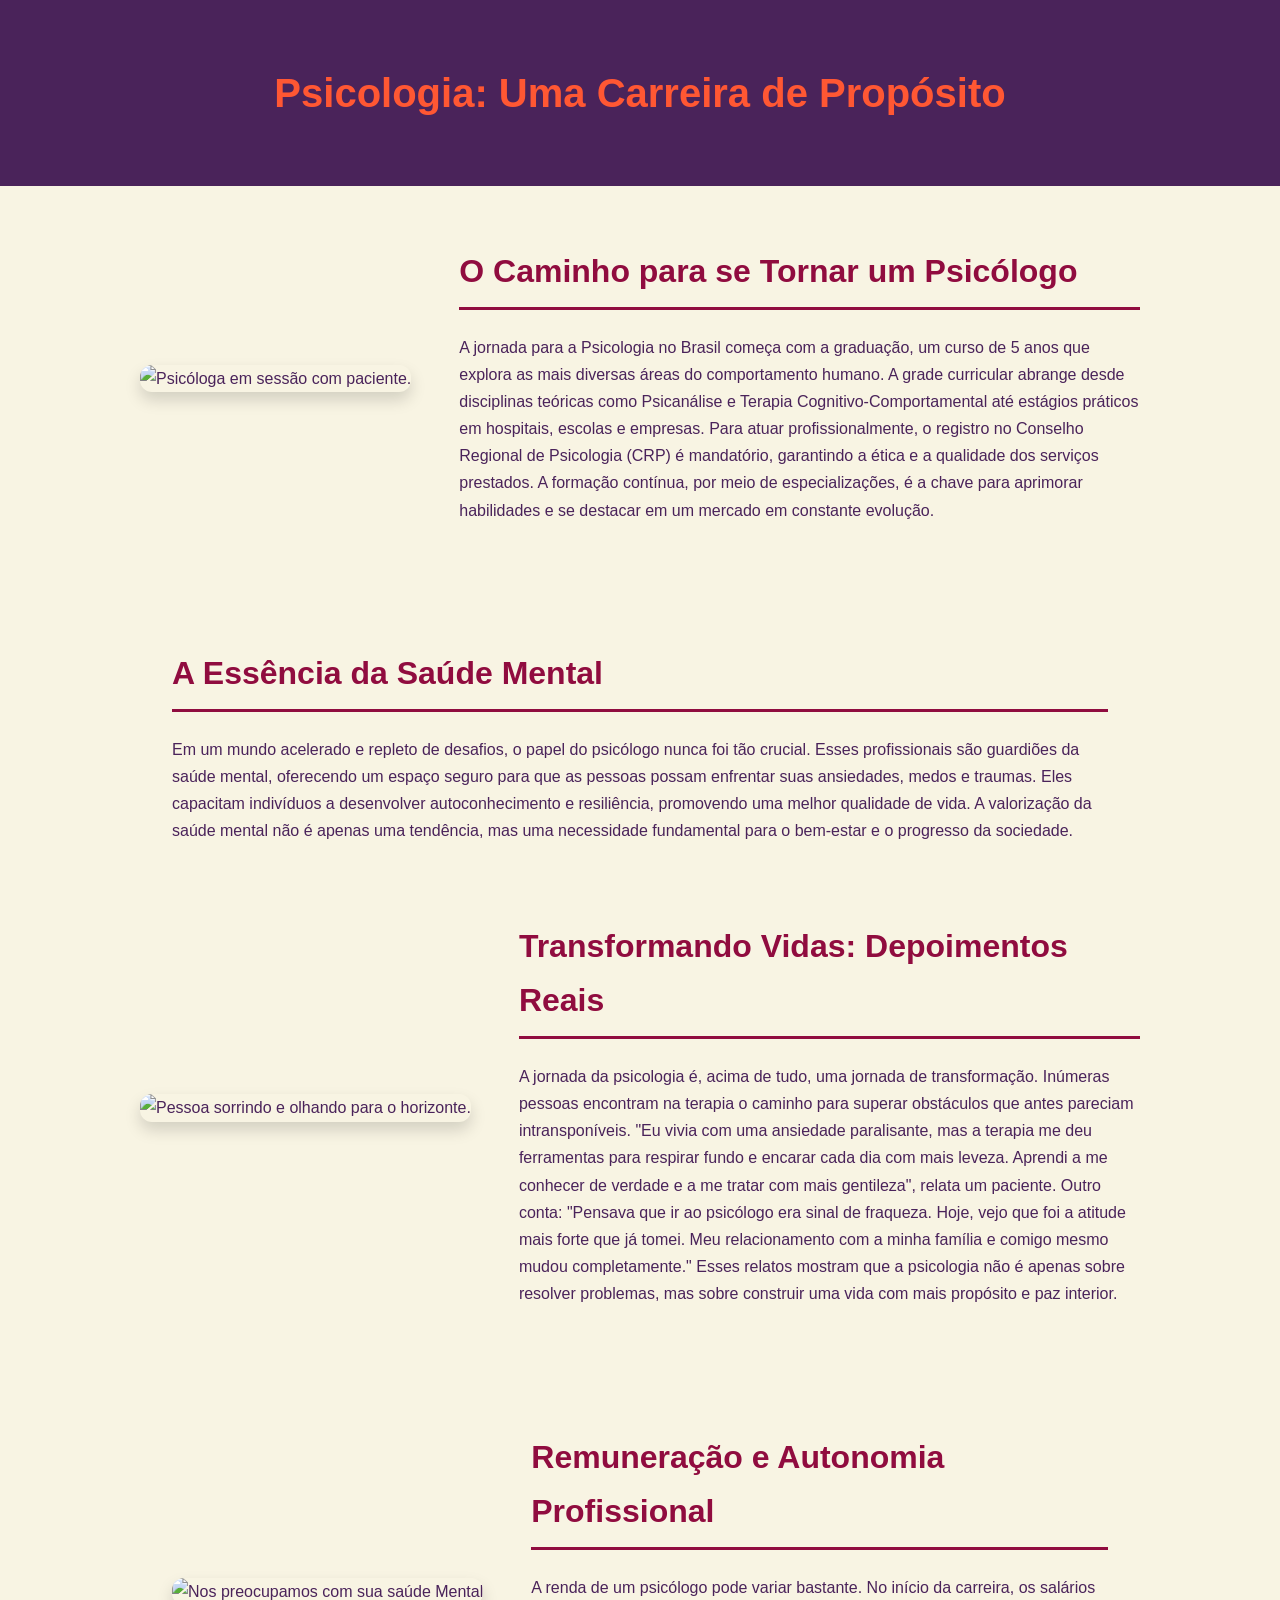
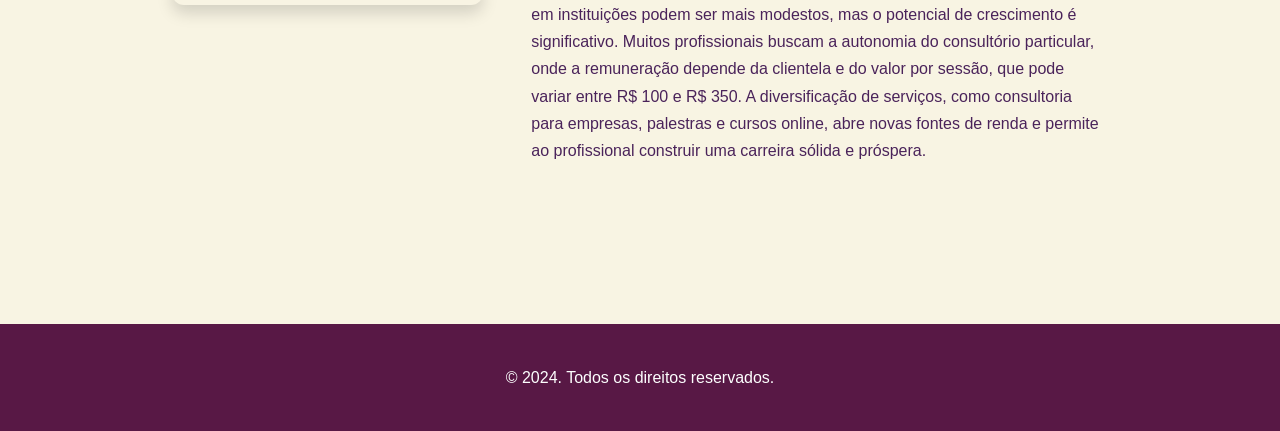
==== index.html @ f347548e "oii" ====
<!DOCTYPE html>
<html lang="pt-BR">
<head>
    <meta charset="UTF-8">
    <meta name="viewport" content="width=device-width, initial-scale=1.0">
    <title>Psicologia: Uma Carreira de Propósito</title>
    <link rel="stylesheet" href="style.css">
</head>
<body>
    <header>
        <h1>Psicologia: Uma Carreira de Propósito</h1>
    </header>

    <main>
        <section class="secao-carreira">
            <div class="container-imagem-texto">
                <img src="https://i.ibb.co/L51996R/psicologa-atendendo-paciente.jg" alt="Psicóloga em sessão com paciente.">
                <div class="conteudo-texto">
                    <h2>O Caminho para se Tornar um Psicólogo</h2>
                    <p>A jornada para a Psicologia no Brasil começa com a graduação, um curso de 5 anos que explora as mais diversas áreas do comportamento humano. A grade curricular abrange desde disciplinas teóricas como Psicanálise e Terapia Cognitivo-Comportamental até estágios práticos em hospitais, escolas e empresas. Para atuar profissionalmente, o registro no Conselho Regional de Psicologia (CRP) é mandatório, garantindo a ética e a qualidade dos serviços prestados. A formação contínua, por meio de especializações, é a chave para aprimorar habilidades e se destacar em um mercado em constante evolução.</p>
                </div>
            </div>
        </section>

        <section class="secao-importancia">
            <h2>A Essência da Saúde Mental</h2>
            <p>Em um mundo acelerado e repleto de desafios, o papel do psicólogo nunca foi tão crucial. Esses profissionais são guardiões da saúde mental, oferecendo um espaço seguro para que as pessoas possam enfrentar suas ansiedades, medos e traumas. Eles capacitam indivíduos a desenvolver autoconhecimento e resiliência, promovendo uma melhor qualidade de vida. A valorização da saúde mental não é apenas uma tendência, mas uma necessidade fundamental para o bem-estar e o progresso da sociedade.</p>
        </section>
        
        <section class="secao-depoimentos">
            <div class="container-imagem-texto">
                <img src="https://i.ibb.co/6P6X227/depoimento.jpg" alt="Pessoa sorrindo e olhando para o horizonte.">
                <div class="conteudo-texto">
                    <h2>Transformando Vidas: Depoimentos Reais</h2>
                    <p>A jornada da psicologia é, acima de tudo, uma jornada de transformação. Inúmeras pessoas encontram na terapia o caminho para superar obstáculos que antes pareciam intransponíveis. "Eu vivia com uma ansiedade paralisante, mas a terapia me deu ferramentas para respirar fundo e encarar cada dia com mais leveza. Aprendi a me conhecer de verdade e a me tratar com mais gentileza", relata um paciente. Outro conta: "Pensava que ir ao psicólogo era sinal de fraqueza. Hoje, vejo que foi a atitude mais forte que já tomei. Meu relacionamento com a minha família e comigo mesmo mudou completamente." Esses relatos mostram que a psicologia não é apenas sobre resolver problemas, mas sobre construir uma vida com mais propósito e paz interior.</p>
                </div>
            </div>
        </section>

        <section class="secao-renda">
            <div class="container-imagem-texto">
                <img src="https://arquivos.sfiec.org.br/sfiec/files/images/site%20psicologo%20(1).jpg" alt="Nos preocupamos com sua saúde Mental">
                <div class="conteudo-texto">
                    <h2>Remuneração e Autonomia Profissional</h2>
                    <p>A renda de um psicólogo pode variar bastante. No início da carreira, os salários em instituições podem ser mais modestos, mas o potencial de crescimento é significativo. Muitos profissionais buscam a autonomia do consultório particular, onde a remuneração depende da clientela e do valor por sessão, que pode variar entre R$ 100 e R$ 350. A diversificação de serviços, como consultoria para empresas, palestras e cursos online, abre novas fontes de renda e permite ao profissional construir uma carreira sólida e próspera.</p>
                </div>
            </div>
        </section>
    </main>

    <footer>
        <p>&copy; 2024. Todos os direitos reservados.</p>
    </footer>
</body>
</html>
---- style.css ----
body {
    font-family: 'Segoe UI', Tahoma, Geneva, Verdana, sans-serif;
    line-height: 1.7;
    margin: 0;
    padding: 0;
    background-color: #F8F4E3; /* Creme suave */
    color: #4A235A; /* Roxo escuro para contraste */
}

/* Paleta de Cores em Tons de Vinho */
/* Vinho escuro para cabeçalhos */
/* Vinho médio para destaques */
/* Vermelho vibrante para detalhes */
/* Roxo escuro para texto */

header {
    background-color: #4A235A;
    color: #FDFEFE;
    padding: 2rem 1rem;
    text-align: center;
}

h1 {
    font-size: 2.5rem;
    font-weight: bold;
    color: #FF5733; /* Cor vibrante para o título principal */
}

h2 {
    font-size: 2rem;
    border-bottom: 3px solid #900C3F;
    padding-bottom: 0.5rem;
    margin-bottom: 1.5rem;
    color: #900C3F; /* Tom de vinho para subtítulos */
}

main {
    max-width: 1000px;
    margin: 0 auto;
    padding: 2rem;
}

.container-imagem-texto {
    display: flex;
    align-items: center;
    gap: 3rem;
    margin-bottom: 3rem;
    flex-wrap: wrap; /* Permite quebras de linha em telas pequenas */
}

.container-imagem-texto img {
    max-width: 45%;
    height: auto;
    border-radius: 12px;
    box-shadow: 0 8px 16px rgba(0, 0, 0, 0.15);
}

.conteudo-texto {
    flex: 1;
}

.secao-importancia, .secao-renda {
    padding: 2rem;
    margin-top: 3rem;
}

footer {
    text-align: center;
    padding: 1.5rem;
    background-color: #581845;
    color: #FDFEFE;
    margin-top: 2rem;
}

/* Ajustes para telas menores */
@media (max-width: 768px) {
    .container-imagem-texto {
        flex-direction: column;
        text-align: center;
    }

    .container-imagem-texto img {
        max-width: 100%;
    }
}
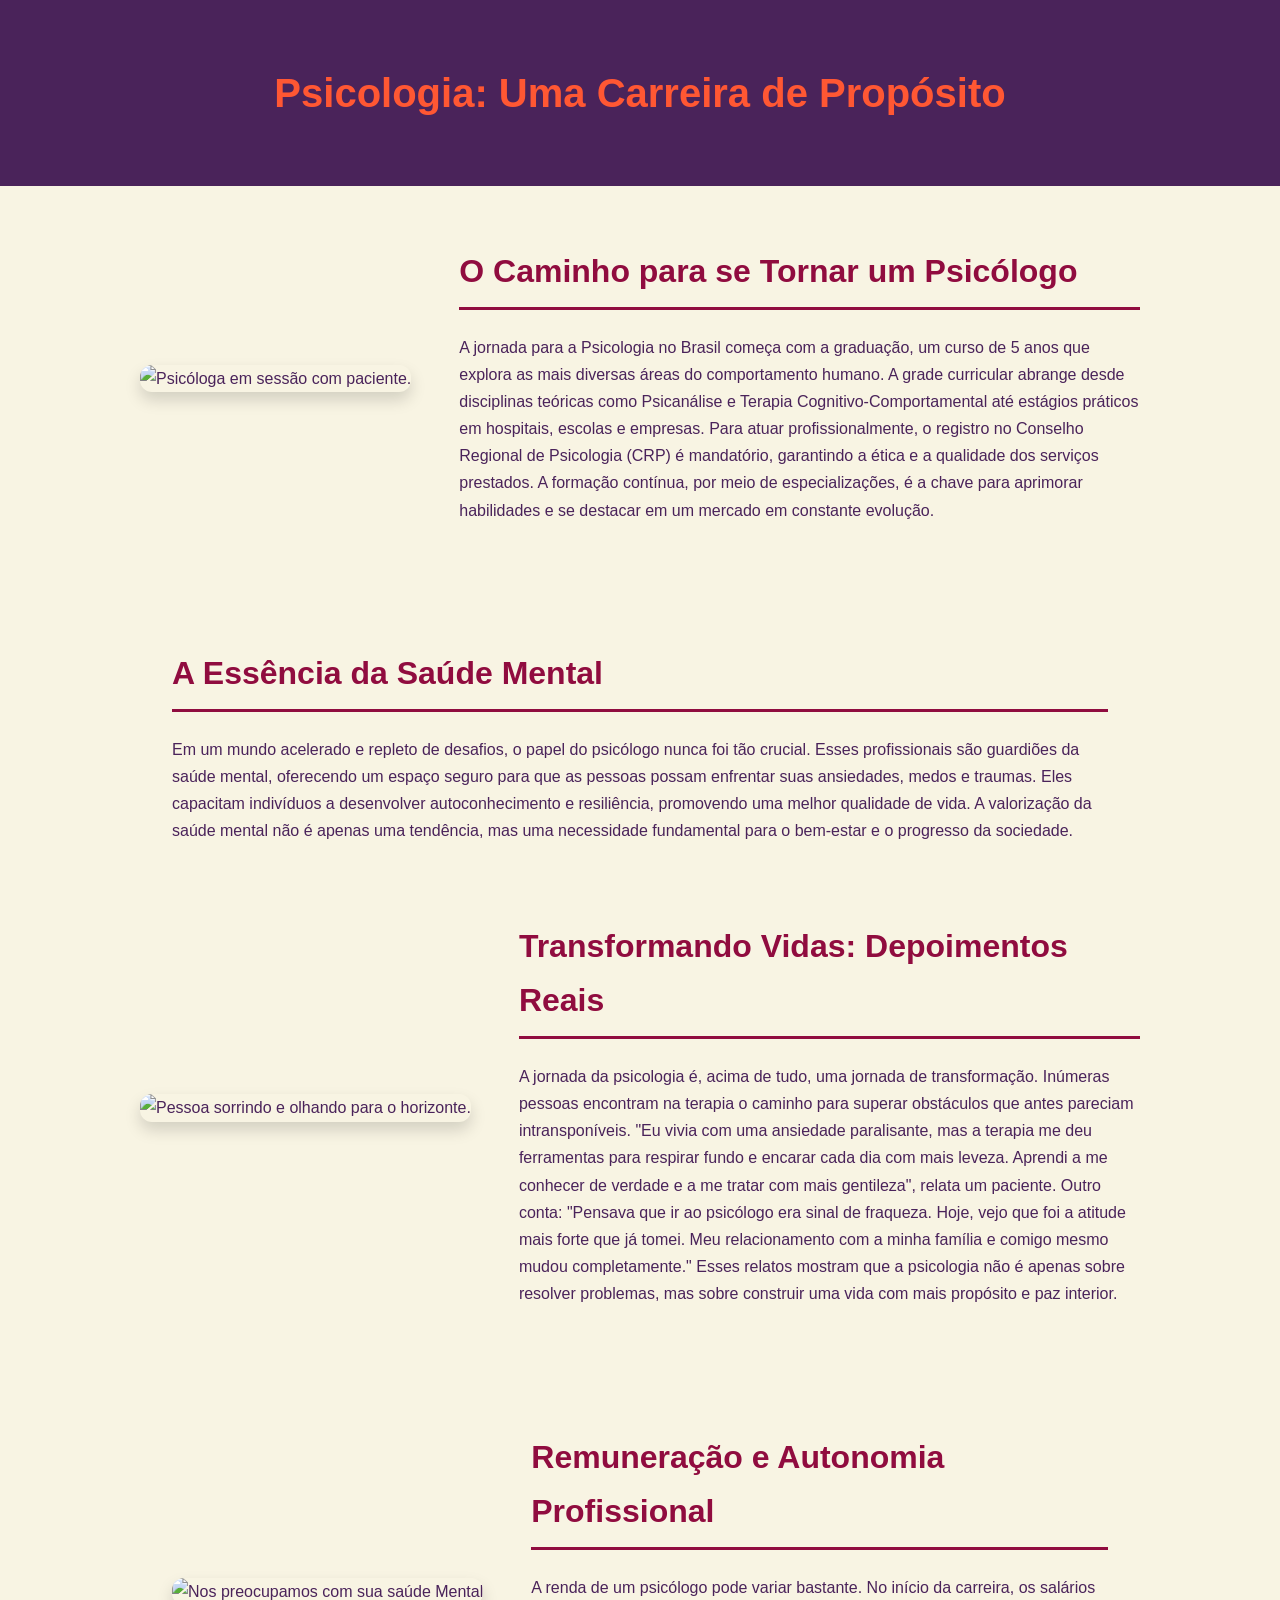
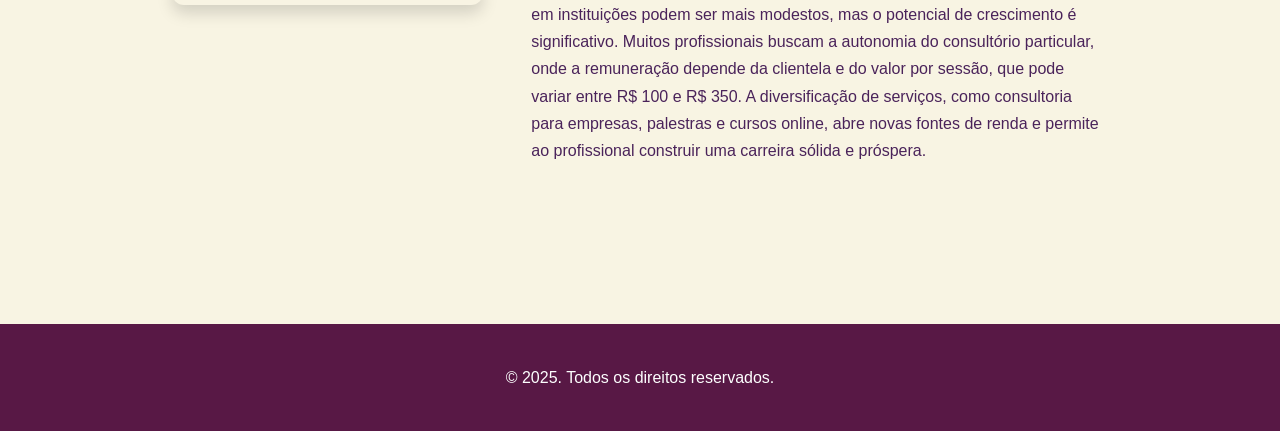
==== commit 3fbdabce: "nn" ====
--- a/index.html
+++ b/index.html
@@ -14,7 +14,7 @@
     <main>
         <section class="secao-carreira">
             <div class="container-imagem-texto">
-                <img src="https://i.ibb.co/L51996R/psicologa-atendendo-paciente.jg" alt="Psicóloga em sessão com paciente.">
+                <img src="https://st4.depositphotos.com/2931363/20766/i/450/depositphotos_207664508-stock-photo-man-having-therapy-session-psychologist.jpg" alt="Psicóloga em sessão com paciente.">
                 <div class="conteudo-texto">
                     <h2>O Caminho para se Tornar um Psicólogo</h2>
                     <p>A jornada para a Psicologia no Brasil começa com a graduação, um curso de 5 anos que explora as mais diversas áreas do comportamento humano. A grade curricular abrange desde disciplinas teóricas como Psicanálise e Terapia Cognitivo-Comportamental até estágios práticos em hospitais, escolas e empresas. Para atuar profissionalmente, o registro no Conselho Regional de Psicologia (CRP) é mandatório, garantindo a ética e a qualidade dos serviços prestados. A formação contínua, por meio de especializações, é a chave para aprimorar habilidades e se destacar em um mercado em constante evolução.</p>
@@ -49,7 +49,7 @@
     </main>
 
     <footer>
-        <p>&copy; 2024. Todos os direitos reservados.</p>
+        <p>&copy; 2025. Todos os direitos reservados.</p>
     </footer>
 </body>
 </html>
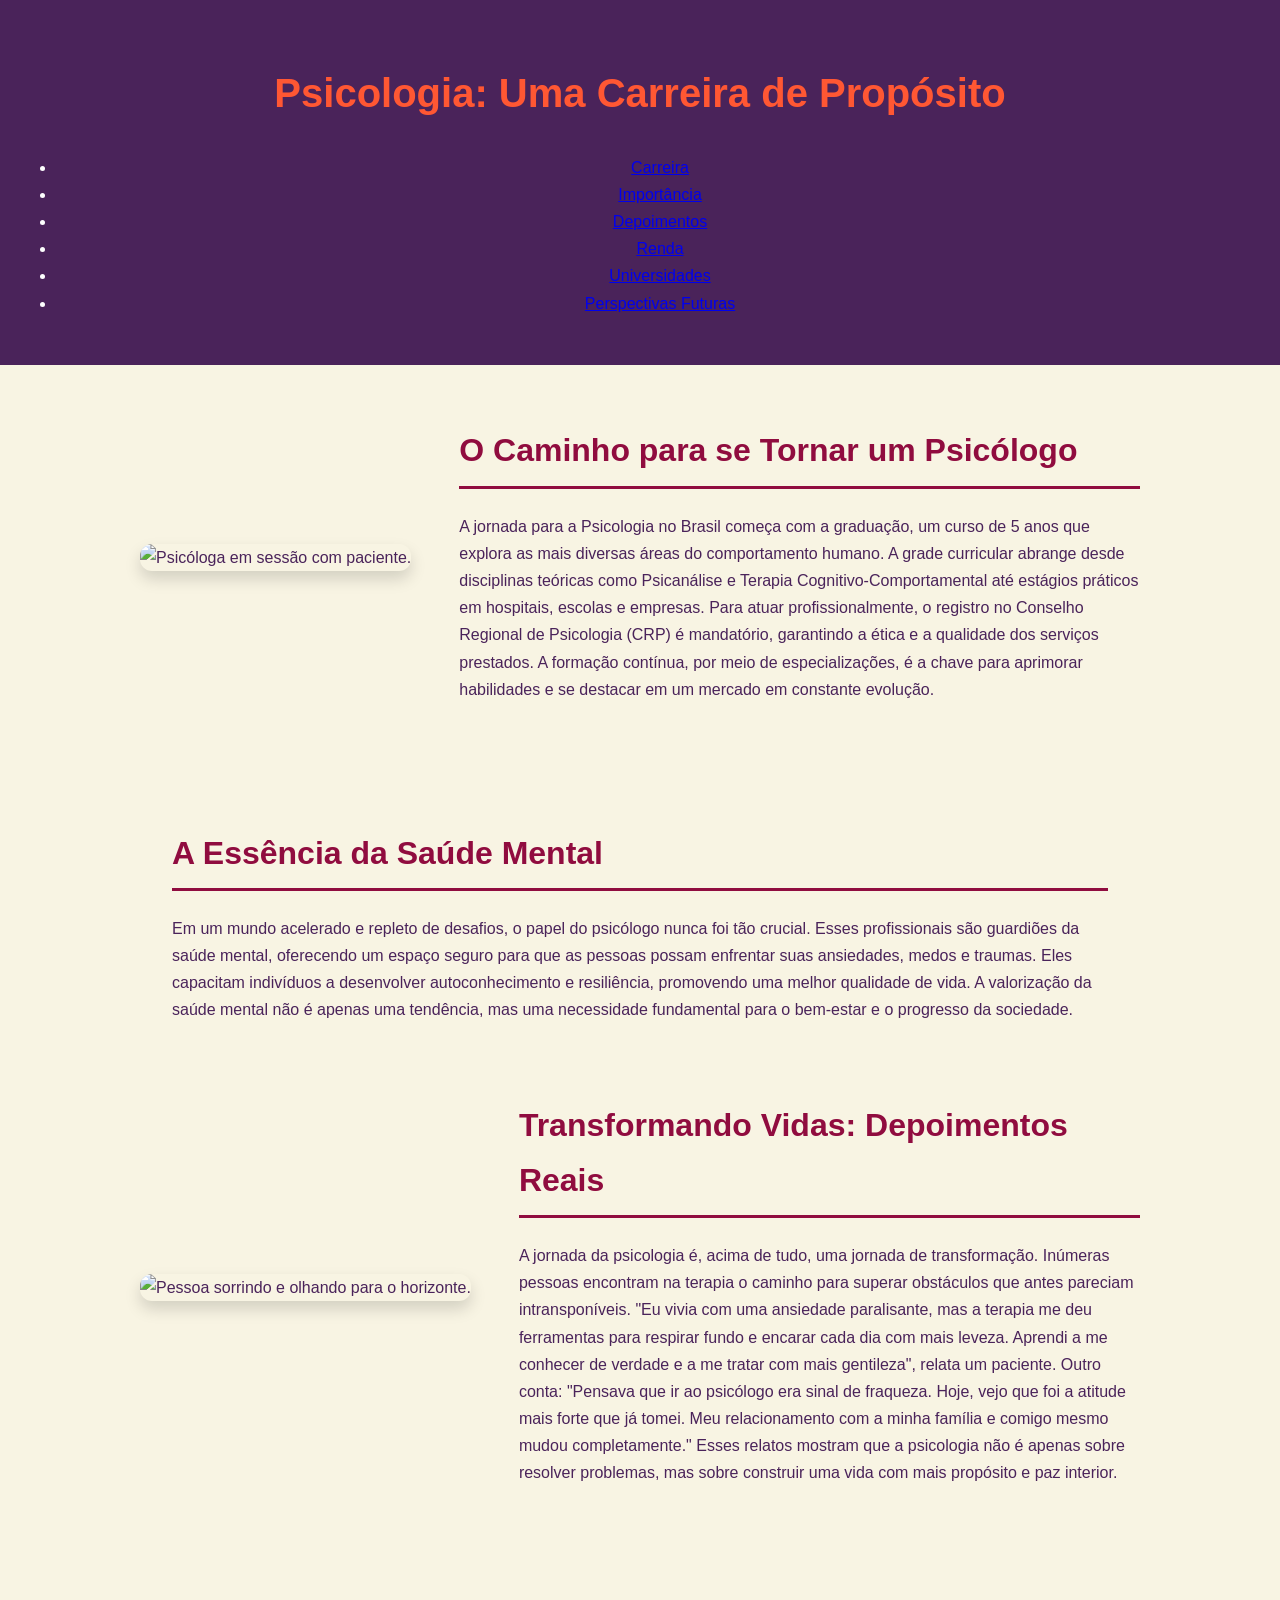
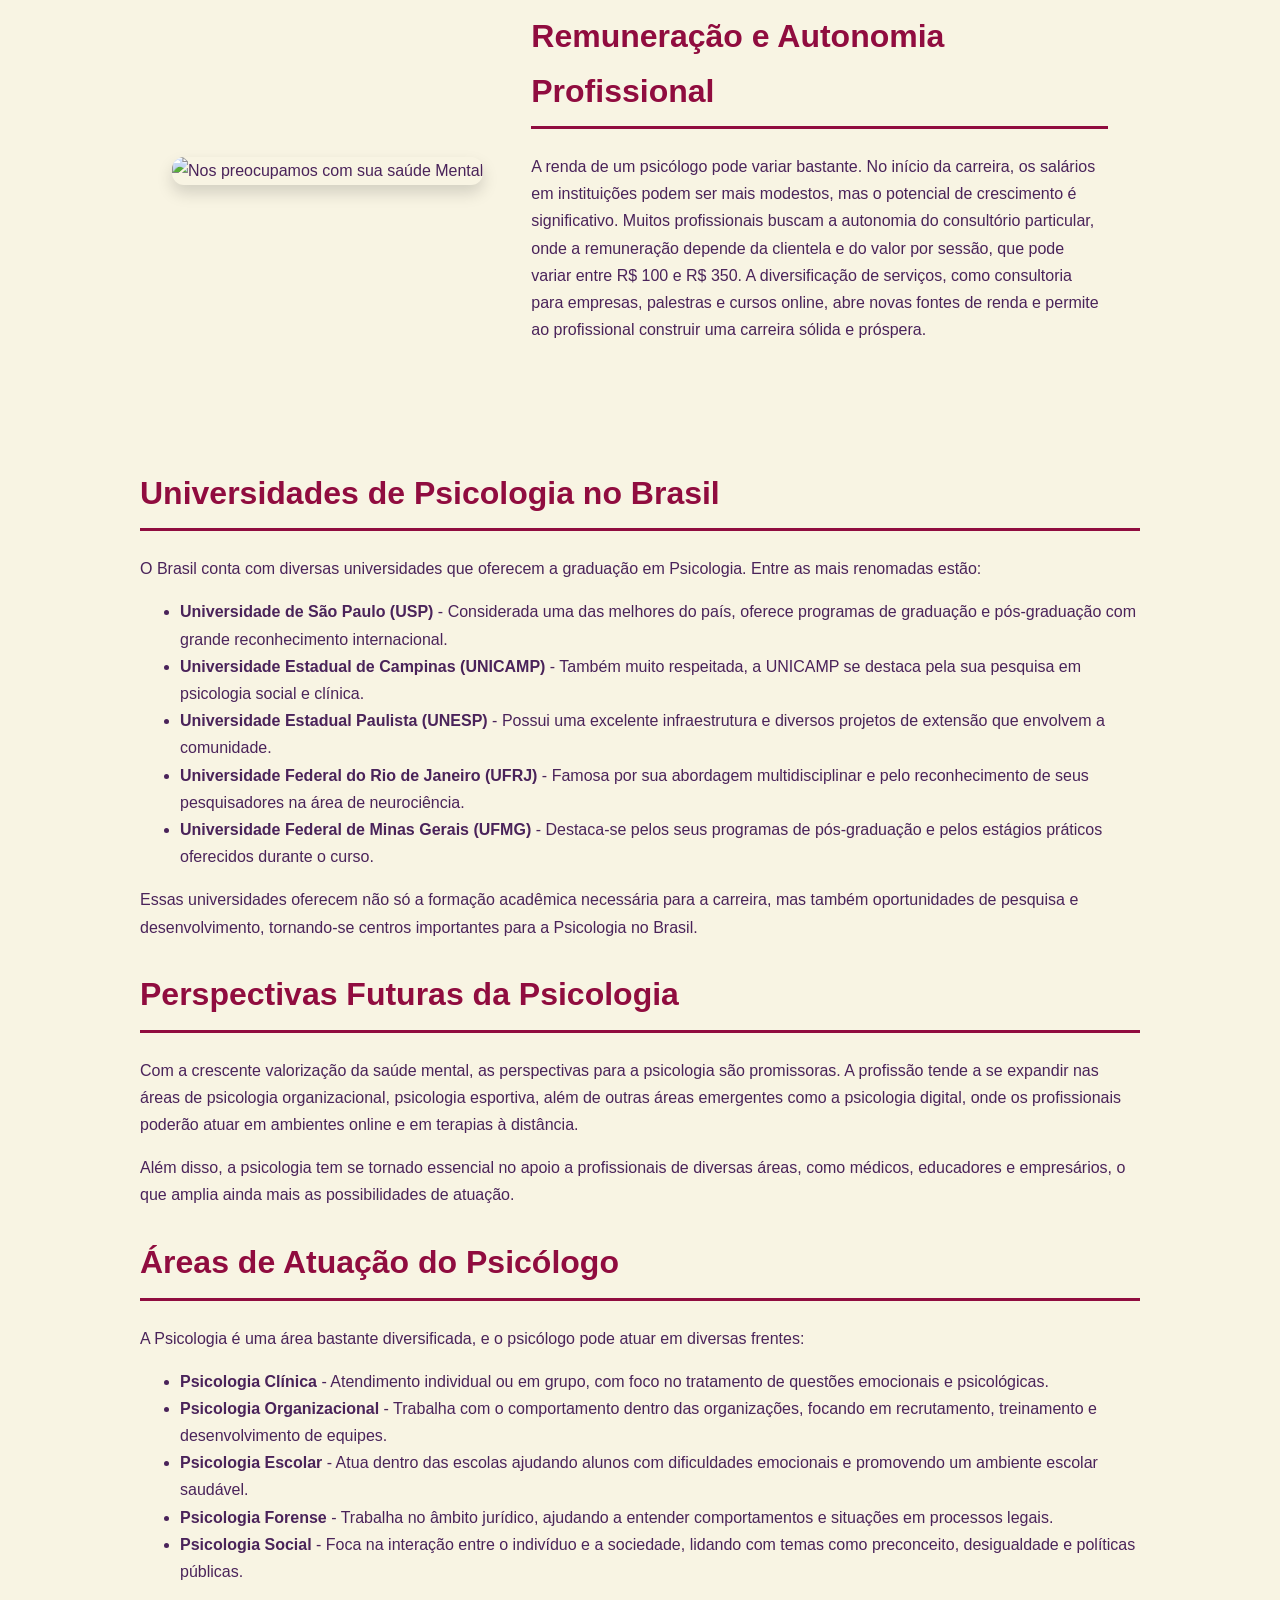
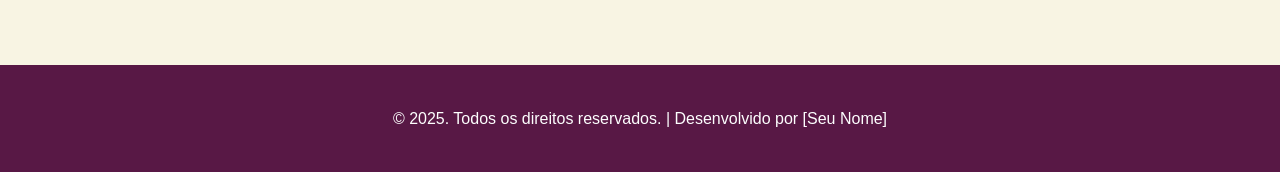
==== commit 3bb4da27: "oiii" ====
--- a/index.html
+++ b/index.html
@@ -1,4 +1,3 @@
-<!DOCTYPE html>
 <html lang="pt-BR">
 <head>
     <meta charset="UTF-8">
@@ -9,10 +8,20 @@
 <body>
     <header>
         <h1>Psicologia: Uma Carreira de Propósito</h1>
+        <nav>
+            <ul>
+                <li><a href="#carreira">Carreira</a></li>
+                <li><a href="#importancia">Importância</a></li>
+                <li><a href="#depoimentos">Depoimentos</a></li>
+                <li><a href="#renda">Renda</a></li>
+                <li><a href="#universidades">Universidades</a></li>
+                <li><a href="#perspectivas">Perspectivas Futuras</a></li>
+            </ul>
+        </nav>
     </header>
 
     <main>
-        <section class="secao-carreira">
+        <section id="carreira" class="secao-carreira">
             <div class="container-imagem-texto">
                 <img src="https://st4.depositphotos.com/2931363/20766/i/450/depositphotos_207664508-stock-photo-man-having-therapy-session-psychologist.jpg" alt="Psicóloga em sessão com paciente.">
                 <div class="conteudo-texto">
@@ -22,12 +31,12 @@
             </div>
         </section>
 
-        <section class="secao-importancia">
+        <section id="importancia" class="secao-importancia">
             <h2>A Essência da Saúde Mental</h2>
             <p>Em um mundo acelerado e repleto de desafios, o papel do psicólogo nunca foi tão crucial. Esses profissionais são guardiões da saúde mental, oferecendo um espaço seguro para que as pessoas possam enfrentar suas ansiedades, medos e traumas. Eles capacitam indivíduos a desenvolver autoconhecimento e resiliência, promovendo uma melhor qualidade de vida. A valorização da saúde mental não é apenas uma tendência, mas uma necessidade fundamental para o bem-estar e o progresso da sociedade.</p>
         </section>
-        
-        <section class="secao-depoimentos">
+
+        <section id="depoimentos" class="secao-depoimentos">
             <div class="container-imagem-texto">
                 <img src="https://i.ibb.co/6P6X227/depoimento.jpg" alt="Pessoa sorrindo e olhando para o horizonte.">
                 <div class="conteudo-texto">
@@ -37,7 +46,7 @@
             </div>
         </section>
 
-        <section class="secao-renda">
+        <section id="renda" class="secao-renda">
             <div class="container-imagem-texto">
                 <img src="https://arquivos.sfiec.org.br/sfiec/files/images/site%20psicologo%20(1).jpg" alt="Nos preocupamos com sua saúde Mental">
                 <div class="conteudo-texto">
@@ -46,10 +55,41 @@
                 </div>
             </div>
         </section>
+
+        <section id="universidades" class="secao-universidades">
+            <h2>Universidades de Psicologia no Brasil</h2>
+            <p>O Brasil conta com diversas universidades que oferecem a graduação em Psicologia. Entre as mais renomadas estão:</p>
+            <ul>
+                <li><strong>Universidade de São Paulo (USP)</strong> - Considerada uma das melhores do país, oferece programas de graduação e pós-graduação com grande reconhecimento internacional.</li>
+                <li><strong>Universidade Estadual de Campinas (UNICAMP)</strong> - Também muito respeitada, a UNICAMP se destaca pela sua pesquisa em psicologia social e clínica.</li>
+                <li><strong>Universidade Estadual Paulista (UNESP)</strong> - Possui uma excelente infraestrutura e diversos projetos de extensão que envolvem a comunidade.</li>
+                <li><strong>Universidade Federal do Rio de Janeiro (UFRJ)</strong> - Famosa por sua abordagem multidisciplinar e pelo reconhecimento de seus pesquisadores na área de neurociência.</li>
+                <li><strong>Universidade Federal de Minas Gerais (UFMG)</strong> - Destaca-se pelos seus programas de pós-graduação e pelos estágios práticos oferecidos durante o curso.</li>
+            </ul>
+            <p>Essas universidades oferecem não só a formação acadêmica necessária para a carreira, mas também oportunidades de pesquisa e desenvolvimento, tornando-se centros importantes para a Psicologia no Brasil.</p>
+        </section>
+
+        <section id="perspectivas" class="secao-perspectivas">
+            <h2>Perspectivas Futuras da Psicologia</h2>
+            <p>Com a crescente valorização da saúde mental, as perspectivas para a psicologia são promissoras. A profissão tende a se expandir nas áreas de psicologia organizacional, psicologia esportiva, além de outras áreas emergentes como a psicologia digital, onde os profissionais poderão atuar em ambientes online e em terapias à distância.</p>
+            <p>Além disso, a psicologia tem se tornado essencial no apoio a profissionais de diversas áreas, como médicos, educadores e empresários, o que amplia ainda mais as possibilidades de atuação.</p>
+        </section>
+
+        <section class="secao-areas-atuacao">
+            <h2>Áreas de Atuação do Psicólogo</h2>
+            <p>A Psicologia é uma área bastante diversificada, e o psicólogo pode atuar em diversas frentes:</p>
+            <ul>
+                <li><strong>Psicologia Clínica</strong> - Atendimento individual ou em grupo, com foco no tratamento de questões emocionais e psicológicas.</li>
+                <li><strong>Psicologia Organizacional</strong> - Trabalha com o comportamento dentro das organizações, focando em recrutamento, treinamento e desenvolvimento de equipes.</li>
+                <li><strong>Psicologia Escolar</strong> - Atua dentro das escolas ajudando alunos com dificuldades emocionais e promovendo um ambiente escolar saudável.</li>
+                <li><strong>Psicologia Forense</strong> - Trabalha no âmbito jurídico, ajudando a entender comportamentos e situações em processos legais.</li>
+                <li><strong>Psicologia Social</strong> - Foca na interação entre o indivíduo e a sociedade, lidando com temas como preconceito, desigualdade e políticas públicas.</li>
+            </ul>
+        </section>
     </main>
 
     <footer>
-        <p>&copy; 2025. Todos os direitos reservados.</p>
+        <p>&copy; 2025. Todos os direitos reservados. | Desenvolvido por [Seu Nome]</p>
     </footer>
 </body>
-</html>+</html>
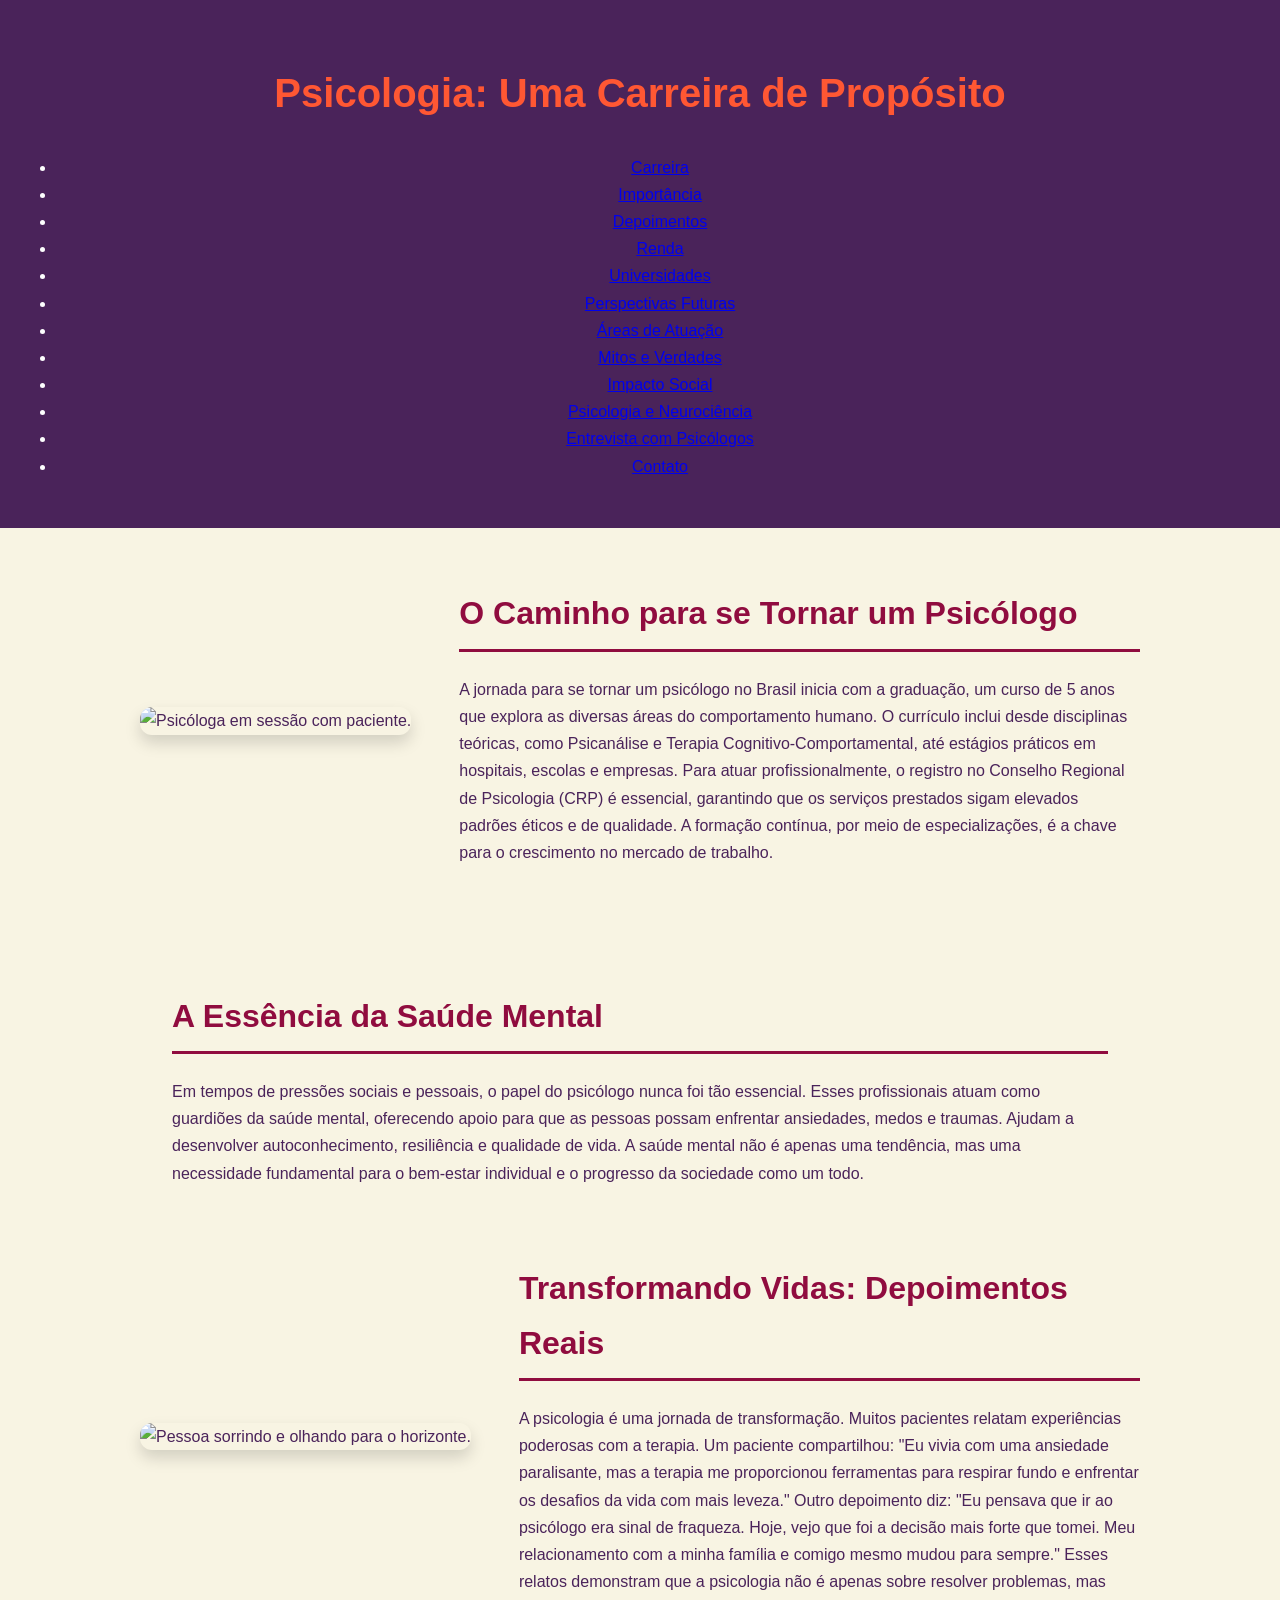
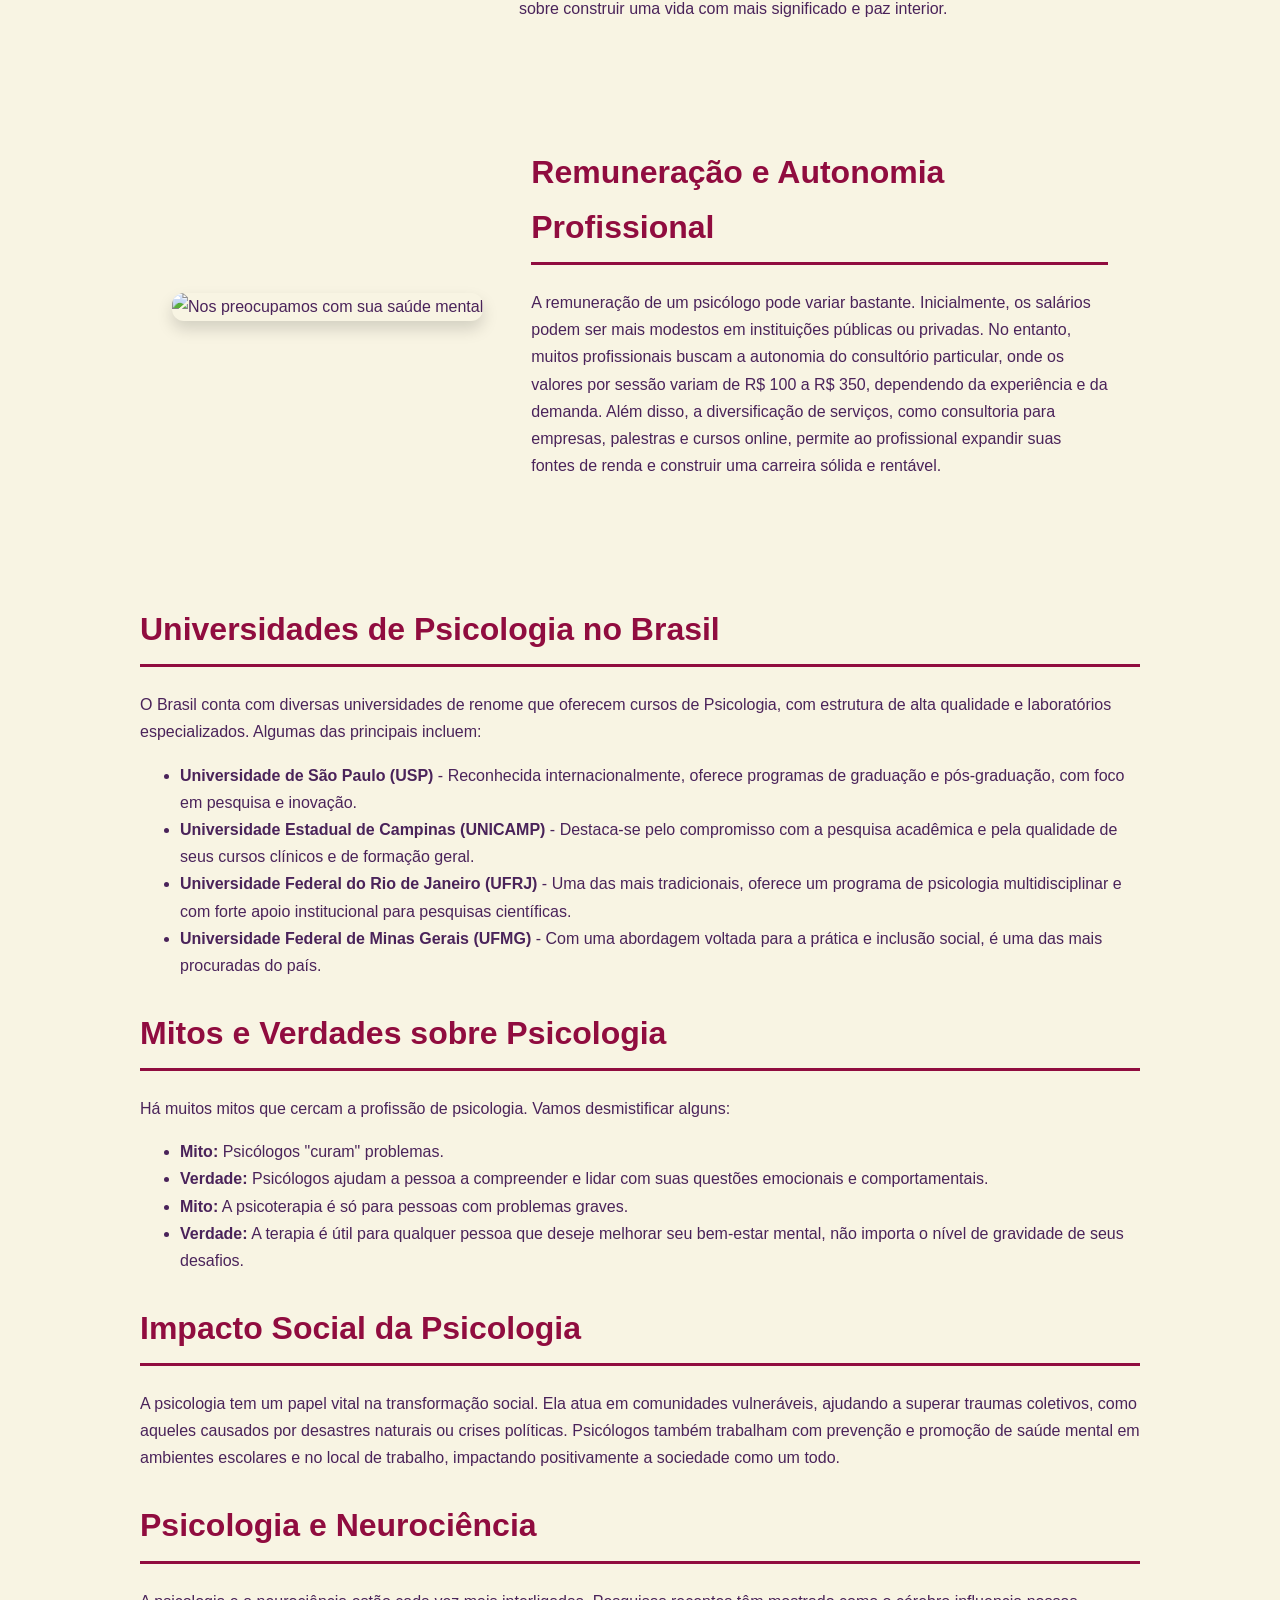
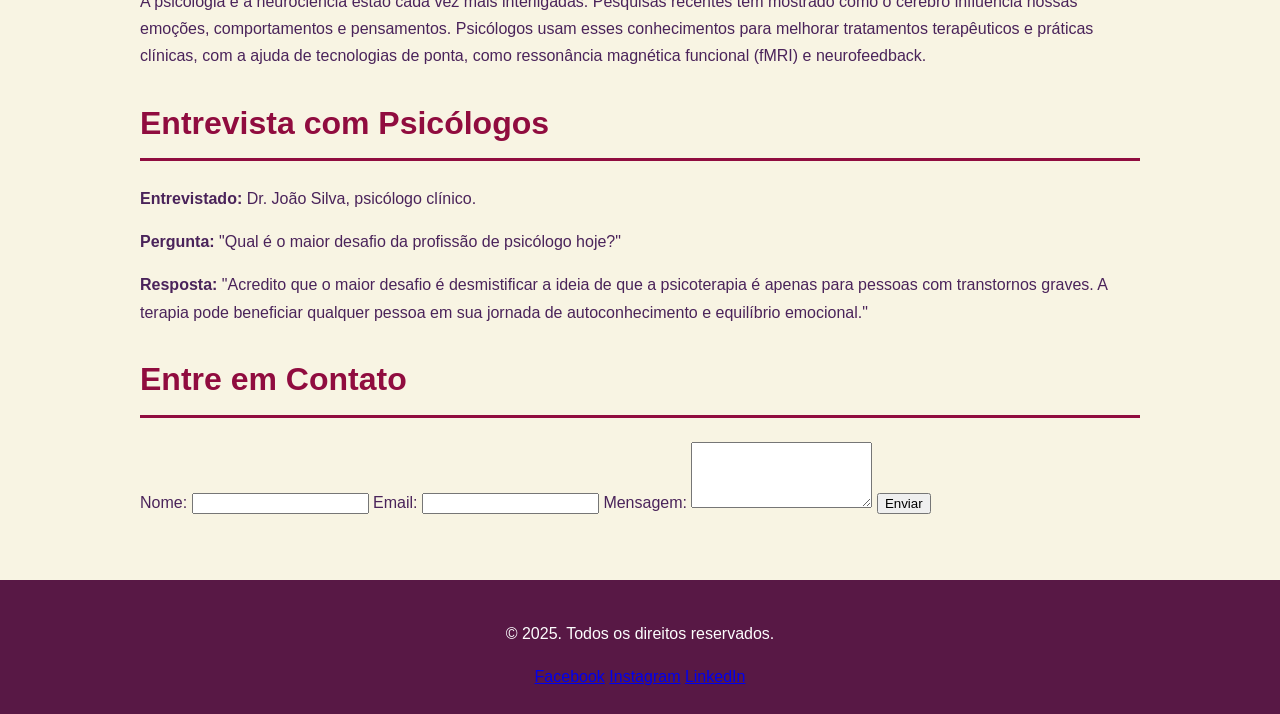
==== commit 2bf0ab0e: "la ele" ====
--- a/index.html
+++ b/index.html
@@ -1,95 +1,152 @@
+<!DOCTYPE html>
 <html lang="pt-BR">
+
 <head>
     <meta charset="UTF-8">
     <meta name="viewport" content="width=device-width, initial-scale=1.0">
+    <meta name="description" content="Descubra tudo sobre a profissão de Psicologia no Brasil, incluindo o caminho para se tornar um psicólogo, a importância da saúde mental, universidades e oportunidades de carreira.">
+    <meta name="author" content="Seu Nome">
     <title>Psicologia: Uma Carreira de Propósito</title>
     <link rel="stylesheet" href="style.css">
+    <link rel="icon" href="favicon.ico" type="image/x-icon">
 </head>
+
 <body>
     <header>
-        <h1>Psicologia: Uma Carreira de Propósito</h1>
-        <nav>
-            <ul>
-                <li><a href="#carreira">Carreira</a></li>
-                <li><a href="#importancia">Importância</a></li>
-                <li><a href="#depoimentos">Depoimentos</a></li>
-                <li><a href="#renda">Renda</a></li>
-                <li><a href="#universidades">Universidades</a></li>
-                <li><a href="#perspectivas">Perspectivas Futuras</a></li>
-            </ul>
-        </nav>
+        <div class="container">
+            <h1>Psicologia: Uma Carreira de Propósito</h1>
+            <nav>
+                <ul>
+                    <li><a href="#carreira">Carreira</a></li>
+                    <li><a href="#importancia">Importância</a></li>
+                    <li><a href="#depoimentos">Depoimentos</a></li>
+                    <li><a href="#renda">Renda</a></li>
+                    <li><a href="#universidades">Universidades</a></li>
+                    <li><a href="#perspectivas">Perspectivas Futuras</a></li>
+                    <li><a href="#areas-atuacao">Áreas de Atuação</a></li>
+                    <li><a href="#mitos">Mitos e Verdades</a></li>
+                    <li><a href="#impacto">Impacto Social</a></li>
+                    <li><a href="#neurociencia">Psicologia e Neurociência</a></li>
+                    <li><a href="#entrevista">Entrevista com Psicólogos</a></li>
+                    <li><a href="#contato">Contato</a></li>
+                </ul>
+            </nav>
+        </div>
     </header>
 
     <main>
+        <!-- Seção Carreira -->
         <section id="carreira" class="secao-carreira">
             <div class="container-imagem-texto">
-                <img src="https://st4.depositphotos.com/2931363/20766/i/450/depositphotos_207664508-stock-photo-man-having-therapy-session-psychologist.jpg" alt="Psicóloga em sessão com paciente.">
+                <img src="https://st4.depositphotos.com/2931363/20766/i/450/depositphotos_207664508-stock-photo-man-having-therapy-session-psychologist.jpg"
+                    alt="Psicóloga em sessão com paciente.">
                 <div class="conteudo-texto">
                     <h2>O Caminho para se Tornar um Psicólogo</h2>
-                    <p>A jornada para a Psicologia no Brasil começa com a graduação, um curso de 5 anos que explora as mais diversas áreas do comportamento humano. A grade curricular abrange desde disciplinas teóricas como Psicanálise e Terapia Cognitivo-Comportamental até estágios práticos em hospitais, escolas e empresas. Para atuar profissionalmente, o registro no Conselho Regional de Psicologia (CRP) é mandatório, garantindo a ética e a qualidade dos serviços prestados. A formação contínua, por meio de especializações, é a chave para aprimorar habilidades e se destacar em um mercado em constante evolução.</p>
+                    <p>A jornada para se tornar um psicólogo no Brasil inicia com a graduação, um curso de 5 anos que explora as diversas áreas do comportamento humano. O currículo inclui desde disciplinas teóricas, como Psicanálise e Terapia Cognitivo-Comportamental, até estágios práticos em hospitais, escolas e empresas. Para atuar profissionalmente, o registro no Conselho Regional de Psicologia (CRP) é essencial, garantindo que os serviços prestados sigam elevados padrões éticos e de qualidade. A formação contínua, por meio de especializações, é a chave para o crescimento no mercado de trabalho.</p>
                 </div>
             </div>
         </section>
 
+        <!-- Seção Importância -->
         <section id="importancia" class="secao-importancia">
             <h2>A Essência da Saúde Mental</h2>
-            <p>Em um mundo acelerado e repleto de desafios, o papel do psicólogo nunca foi tão crucial. Esses profissionais são guardiões da saúde mental, oferecendo um espaço seguro para que as pessoas possam enfrentar suas ansiedades, medos e traumas. Eles capacitam indivíduos a desenvolver autoconhecimento e resiliência, promovendo uma melhor qualidade de vida. A valorização da saúde mental não é apenas uma tendência, mas uma necessidade fundamental para o bem-estar e o progresso da sociedade.</p>
+            <p>Em tempos de pressões sociais e pessoais, o papel do psicólogo nunca foi tão essencial. Esses profissionais atuam como guardiões da saúde mental, oferecendo apoio para que as pessoas possam enfrentar ansiedades, medos e traumas. Ajudam a desenvolver autoconhecimento, resiliência e qualidade de vida. A saúde mental não é apenas uma tendência, mas uma necessidade fundamental para o bem-estar individual e o progresso da sociedade como um todo.</p>
         </section>
 
+        <!-- Seção Depoimentos -->
         <section id="depoimentos" class="secao-depoimentos">
             <div class="container-imagem-texto">
                 <img src="https://i.ibb.co/6P6X227/depoimento.jpg" alt="Pessoa sorrindo e olhando para o horizonte.">
                 <div class="conteudo-texto">
                     <h2>Transformando Vidas: Depoimentos Reais</h2>
-                    <p>A jornada da psicologia é, acima de tudo, uma jornada de transformação. Inúmeras pessoas encontram na terapia o caminho para superar obstáculos que antes pareciam intransponíveis. "Eu vivia com uma ansiedade paralisante, mas a terapia me deu ferramentas para respirar fundo e encarar cada dia com mais leveza. Aprendi a me conhecer de verdade e a me tratar com mais gentileza", relata um paciente. Outro conta: "Pensava que ir ao psicólogo era sinal de fraqueza. Hoje, vejo que foi a atitude mais forte que já tomei. Meu relacionamento com a minha família e comigo mesmo mudou completamente." Esses relatos mostram que a psicologia não é apenas sobre resolver problemas, mas sobre construir uma vida com mais propósito e paz interior.</p>
+                    <p>A psicologia é uma jornada de transformação. Muitos pacientes relatam experiências poderosas com a terapia. Um paciente compartilhou: "Eu vivia com uma ansiedade paralisante, mas a terapia me proporcionou ferramentas para respirar fundo e enfrentar os desafios da vida com mais leveza." Outro depoimento diz: "Eu pensava que ir ao psicólogo era sinal de fraqueza. Hoje, vejo que foi a decisão mais forte que tomei. Meu relacionamento com a minha família e comigo mesmo mudou para sempre." Esses relatos demonstram que a psicologia não é apenas sobre resolver problemas, mas sobre construir uma vida com mais significado e paz interior.</p>
                 </div>
             </div>
         </section>
 
+        <!-- Seção Renda -->
         <section id="renda" class="secao-renda">
             <div class="container-imagem-texto">
-                <img src="https://arquivos.sfiec.org.br/sfiec/files/images/site%20psicologo%20(1).jpg" alt="Nos preocupamos com sua saúde Mental">
+                <img src="https://arquivos.sfiec.org.br/sfiec/files/images/site%20psicologo%20(1).jpg" alt="Nos preocupamos com sua saúde mental">
                 <div class="conteudo-texto">
                     <h2>Remuneração e Autonomia Profissional</h2>
-                    <p>A renda de um psicólogo pode variar bastante. No início da carreira, os salários em instituições podem ser mais modestos, mas o potencial de crescimento é significativo. Muitos profissionais buscam a autonomia do consultório particular, onde a remuneração depende da clientela e do valor por sessão, que pode variar entre R$ 100 e R$ 350. A diversificação de serviços, como consultoria para empresas, palestras e cursos online, abre novas fontes de renda e permite ao profissional construir uma carreira sólida e próspera.</p>
+                    <p>A remuneração de um psicólogo pode variar bastante. Inicialmente, os salários podem ser mais modestos em instituições públicas ou privadas. No entanto, muitos profissionais buscam a autonomia do consultório particular, onde os valores por sessão variam de R$ 100 a R$ 350, dependendo da experiência e da demanda. Além disso, a diversificação de serviços, como consultoria para empresas, palestras e cursos online, permite ao profissional expandir suas fontes de renda e construir uma carreira sólida e rentável.</p>
                 </div>
             </div>
         </section>
 
+        <!-- Seção Universidades -->
         <section id="universidades" class="secao-universidades">
             <h2>Universidades de Psicologia no Brasil</h2>
-            <p>O Brasil conta com diversas universidades que oferecem a graduação em Psicologia. Entre as mais renomadas estão:</p>
+            <p>O Brasil conta com diversas universidades de renome que oferecem cursos de Psicologia, com estrutura de alta qualidade e laboratórios especializados. Algumas das principais incluem:</p>
             <ul>
-                <li><strong>Universidade de São Paulo (USP)</strong> - Considerada uma das melhores do país, oferece programas de graduação e pós-graduação com grande reconhecimento internacional.</li>
-                <li><strong>Universidade Estadual de Campinas (UNICAMP)</strong> - Também muito respeitada, a UNICAMP se destaca pela sua pesquisa em psicologia social e clínica.</li>
-                <li><strong>Universidade Estadual Paulista (UNESP)</strong> - Possui uma excelente infraestrutura e diversos projetos de extensão que envolvem a comunidade.</li>
-                <li><strong>Universidade Federal do Rio de Janeiro (UFRJ)</strong> - Famosa por sua abordagem multidisciplinar e pelo reconhecimento de seus pesquisadores na área de neurociência.</li>
-                <li><strong>Universidade Federal de Minas Gerais (UFMG)</strong> - Destaca-se pelos seus programas de pós-graduação e pelos estágios práticos oferecidos durante o curso.</li>
+                <li><strong>Universidade de São Paulo (USP)</strong> - Reconhecida internacionalmente, oferece programas de graduação e pós-graduação, com foco em pesquisa e inovação.</li>
+                <li><strong>Universidade Estadual de Campinas (UNICAMP)</strong> - Destaca-se pelo compromisso com a pesquisa acadêmica e pela qualidade de seus cursos clínicos e de formação geral.</li>
+                <li><strong>Universidade Federal do Rio de Janeiro (UFRJ)</strong> - Uma das mais tradicionais, oferece um programa de psicologia multidisciplinar e com forte apoio institucional para pesquisas científicas.</li>
+                <li><strong>Universidade Federal de Minas Gerais (UFMG)</strong> - Com uma abordagem voltada para a prática e inclusão social, é uma das mais procuradas do país.</li>
             </ul>
-            <p>Essas universidades oferecem não só a formação acadêmica necessária para a carreira, mas também oportunidades de pesquisa e desenvolvimento, tornando-se centros importantes para a Psicologia no Brasil.</p>
         </section>
 
-        <section id="perspectivas" class="secao-perspectivas">
-            <h2>Perspectivas Futuras da Psicologia</h2>
-            <p>Com a crescente valorização da saúde mental, as perspectivas para a psicologia são promissoras. A profissão tende a se expandir nas áreas de psicologia organizacional, psicologia esportiva, além de outras áreas emergentes como a psicologia digital, onde os profissionais poderão atuar em ambientes online e em terapias à distância.</p>
-            <p>Além disso, a psicologia tem se tornado essencial no apoio a profissionais de diversas áreas, como médicos, educadores e empresários, o que amplia ainda mais as possibilidades de atuação.</p>
+        <!-- Seção Mitos e Verdades -->
+        <section id="mitos" class="secao-mitos">
+            <h2>Mitos e Verdades sobre Psicologia</h2>
+            <p>Há muitos mitos que cercam a profissão de psicologia. Vamos desmistificar alguns:</p>
+            <ul>
+                <li><strong>Mito:</strong> Psicólogos "curam" problemas.</li>
+                <li><strong>Verdade:</strong> Psicólogos ajudam a pessoa a compreender e lidar com suas questões emocionais e comportamentais.</li>
+                <li><strong>Mito:</strong> A psicoterapia é só para pessoas com problemas graves.</li>
+                <li><strong>Verdade:</strong> A terapia é útil para qualquer pessoa que deseje melhorar seu bem-estar mental, não importa o nível de gravidade de seus desafios.</li>
+            </ul>
         </section>
 
-        <section class="secao-areas-atuacao">
-            <h2>Áreas de Atuação do Psicólogo</h2>
-            <p>A Psicologia é uma área bastante diversificada, e o psicólogo pode atuar em diversas frentes:</p>
-            <ul>
-                <li><strong>Psicologia Clínica</strong> - Atendimento individual ou em grupo, com foco no tratamento de questões emocionais e psicológicas.</li>
-                <li><strong>Psicologia Organizacional</strong> - Trabalha com o comportamento dentro das organizações, focando em recrutamento, treinamento e desenvolvimento de equipes.</li>
-                <li><strong>Psicologia Escolar</strong> - Atua dentro das escolas ajudando alunos com dificuldades emocionais e promovendo um ambiente escolar saudável.</li>
-                <li><strong>Psicologia Forense</strong> - Trabalha no âmbito jurídico, ajudando a entender comportamentos e situações em processos legais.</li>
-                <li><strong>Psicologia Social</strong> - Foca na interação entre o indivíduo e a sociedade, lidando com temas como preconceito, desigualdade e políticas públicas.</li>
-            </ul>
+        <!-- Seção Impacto Social -->
+        <section id="impacto" class="secao-impacto">
+            <h2>Impacto Social da Psicologia</h2>
+            <p>A psicologia tem um papel vital na transformação social. Ela atua em comunidades vulneráveis, ajudando a superar traumas coletivos, como aqueles causados por desastres naturais ou crises políticas. Psicólogos também trabalham com prevenção e promoção de saúde mental em ambientes escolares e no local de trabalho, impactando positivamente a sociedade como um todo.</p>
+        </section>
+
+        <!-- Seção Psicologia e Neurociência -->
+        <section id="neurociencia" class="secao-neurociencia">
+            <h2>Psicologia e Neurociência</h2>
+            <p>A psicologia e a neurociência estão cada vez mais interligadas. Pesquisas recentes têm mostrado como o cérebro influencia nossas emoções, comportamentos e pensamentos. Psicólogos usam esses conhecimentos para melhorar tratamentos terapêuticos e práticas clínicas, com a ajuda de tecnologias de ponta, como ressonância magnética funcional (fMRI) e neurofeedback.</p>
+        </section>
+
+        <!-- Seção Entrevistas com Psicólogos -->
+        <section id="entrevista" class="secao-entrevista">
+            <h2>Entrevista com Psicólogos</h2>
+            <div class="entrevista">
+                <p><strong>Entrevistado:</strong> Dr. João Silva, psicólogo clínico.</p>
+                <p><strong>Pergunta:</strong> "Qual é o maior desafio da profissão de psicólogo hoje?"</p>
+                <p><strong>Resposta:</strong> "Acredito que o maior desafio é desmistificar a ideia de que a psicoterapia é apenas para pessoas com transtornos graves. A terapia pode beneficiar qualquer pessoa em sua jornada de autoconhecimento e equilíbrio emocional."</p>
+            </div>
+        </section>
+
+        <!-- Formulário de Contato -->
+        <section id="contato" class="secao-contato">
+            <h2>Entre em Contato</h2>
+            <form action="/submit" method="POST">
+                <label for="nome">Nome:</label>
+                <input type="text" id="nome" name="nome" required>
+                <label for="email">Email:</label>
+                <input type="email" id="email" name="email" required>
+                <label for="mensagem">Mensagem:</label>
+                <textarea id="mensagem" name="mensagem" rows="4" required></textarea>
+                <button type="submit">Enviar</button>
+            </form>
         </section>
     </main>
 
     <footer>
-        <p>&copy; 2025. Todos os direitos reservados. | Desenvolvido por [Seu Nome]</p>
+        <div class="container">
+            <p>&copy; 2025. Todos os direitos reservados.</p>
+            <div class="redes-sociais">
+                <a href="https://www.facebook.com" target="_blank">Facebook</a>
+                <a href="https://www.instagram.com" target="_blank">Instagram</a>
+                <a href="https://www.linkedin.com" target="_blank">LinkedIn</a>
+            </div>
+        </div>
     </footer>
+
 </body>
+
 </html>
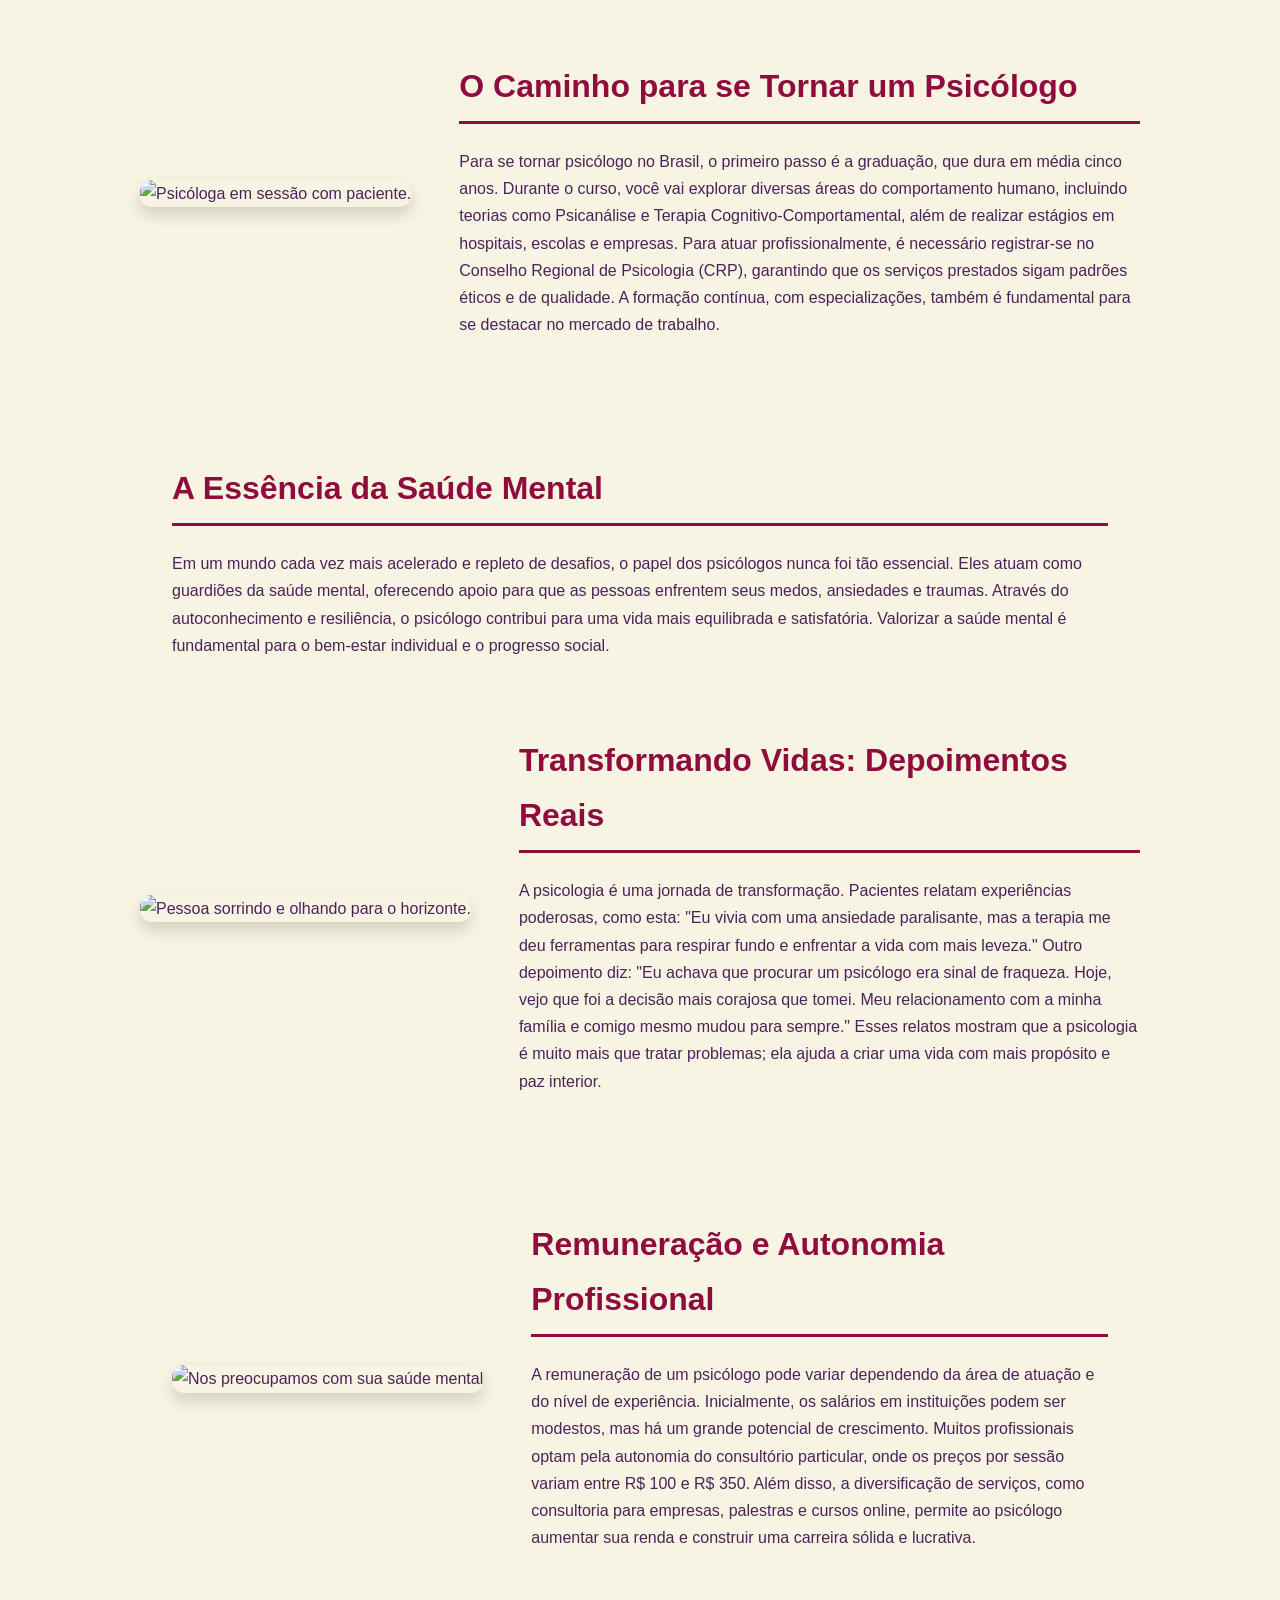
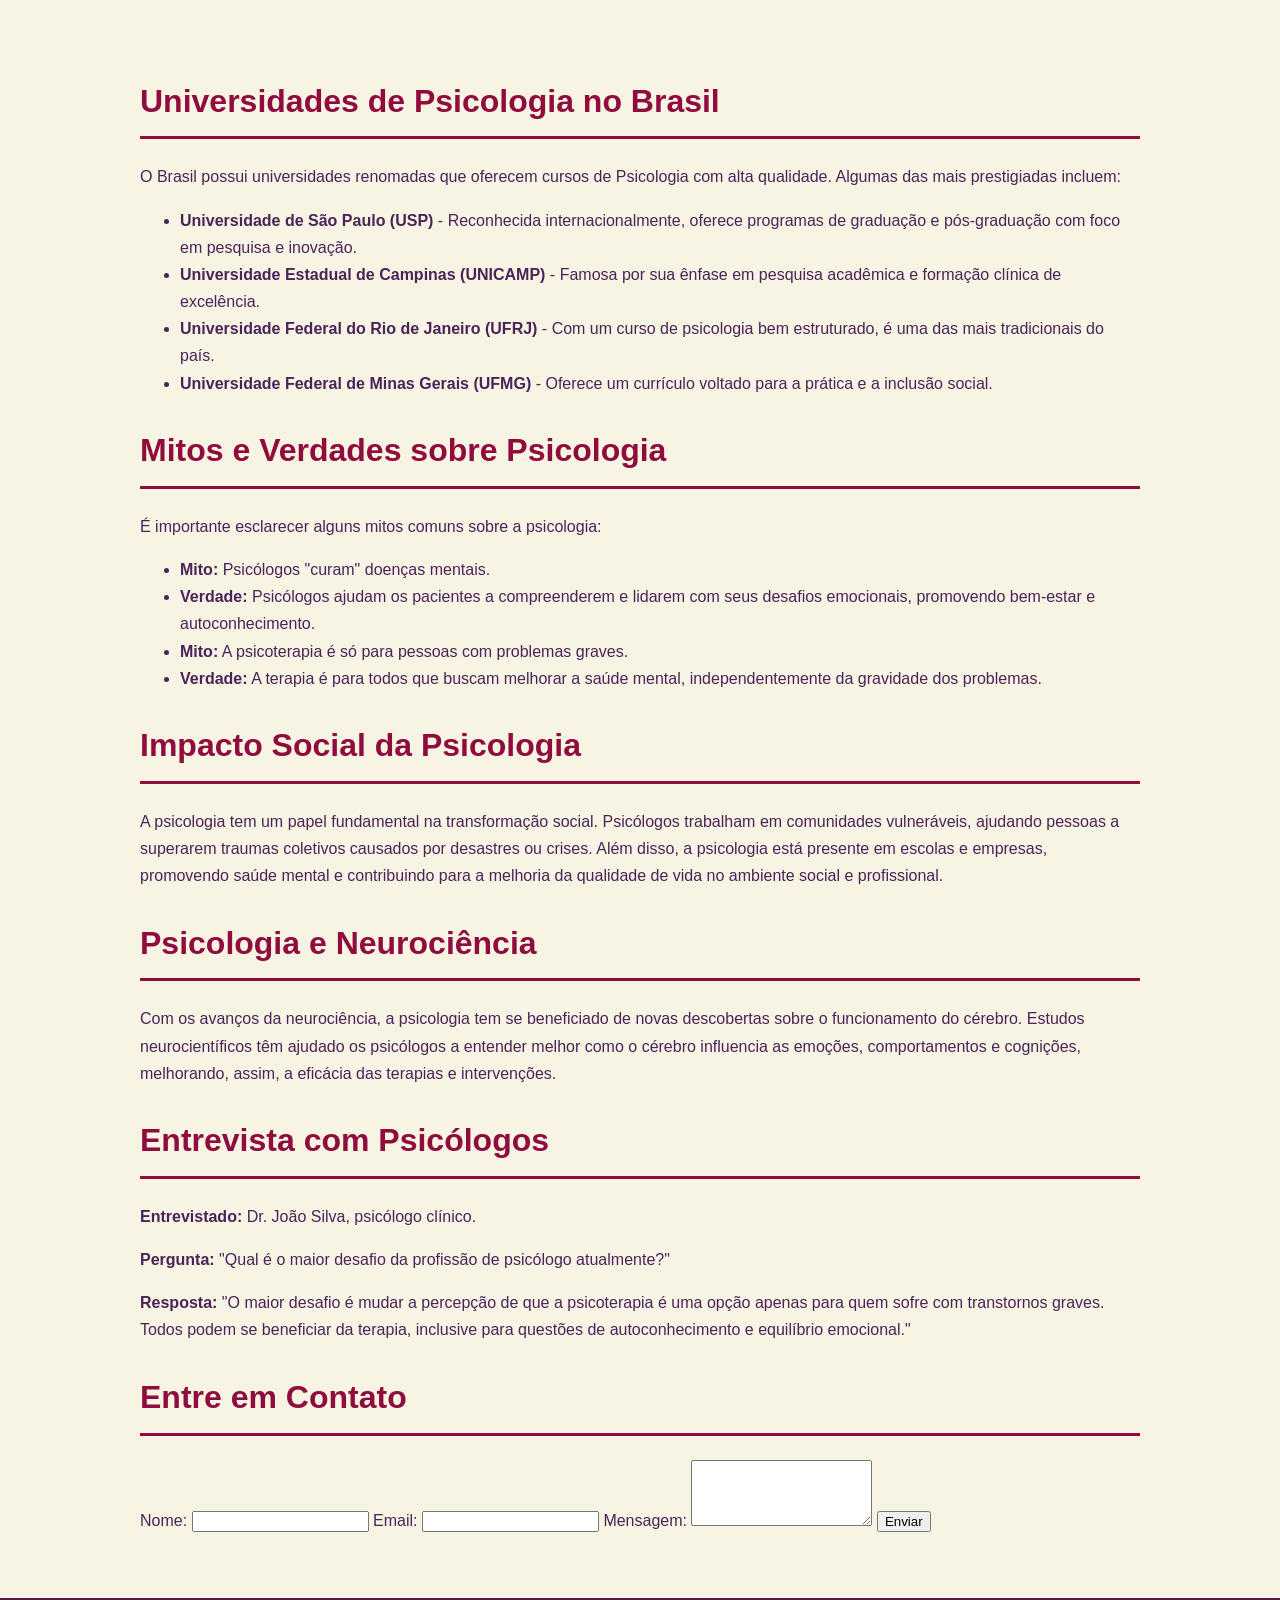
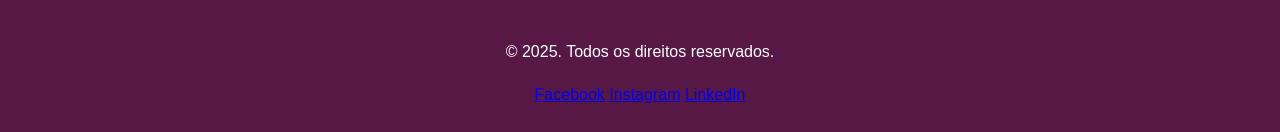
==== commit e48a3922: "oii" ====
--- a/index.html
+++ b/index.html
@@ -12,37 +12,16 @@
 </head>
 
 <body>
-    <header>
-        <div class="container">
-            <h1>Psicologia: Uma Carreira de Propósito</h1>
-            <nav>
-                <ul>
-                    <li><a href="#carreira">Carreira</a></li>
-                    <li><a href="#importancia">Importância</a></li>
-                    <li><a href="#depoimentos">Depoimentos</a></li>
-                    <li><a href="#renda">Renda</a></li>
-                    <li><a href="#universidades">Universidades</a></li>
-                    <li><a href="#perspectivas">Perspectivas Futuras</a></li>
-                    <li><a href="#areas-atuacao">Áreas de Atuação</a></li>
-                    <li><a href="#mitos">Mitos e Verdades</a></li>
-                    <li><a href="#impacto">Impacto Social</a></li>
-                    <li><a href="#neurociencia">Psicologia e Neurociência</a></li>
-                    <li><a href="#entrevista">Entrevista com Psicólogos</a></li>
-                    <li><a href="#contato">Contato</a></li>
-                </ul>
-            </nav>
-        </div>
-    </header>
+
 
     <main>
         <!-- Seção Carreira -->
         <section id="carreira" class="secao-carreira">
             <div class="container-imagem-texto">
-                <img src="https://st4.depositphotos.com/2931363/20766/i/450/depositphotos_207664508-stock-photo-man-having-therapy-session-psychologist.jpg"
-                    alt="Psicóloga em sessão com paciente.">
+                <img src="https://st4.depositphotos.com/2931363/20766/i/450/depositphotos_207664508-stock-photo-man-having-therapy-session-psychologist.jpg" alt="Psicóloga em sessão com paciente.">
                 <div class="conteudo-texto">
                     <h2>O Caminho para se Tornar um Psicólogo</h2>
-                    <p>A jornada para se tornar um psicólogo no Brasil inicia com a graduação, um curso de 5 anos que explora as diversas áreas do comportamento humano. O currículo inclui desde disciplinas teóricas, como Psicanálise e Terapia Cognitivo-Comportamental, até estágios práticos em hospitais, escolas e empresas. Para atuar profissionalmente, o registro no Conselho Regional de Psicologia (CRP) é essencial, garantindo que os serviços prestados sigam elevados padrões éticos e de qualidade. A formação contínua, por meio de especializações, é a chave para o crescimento no mercado de trabalho.</p>
+                    <p>Para se tornar psicólogo no Brasil, o primeiro passo é a graduação, que dura em média cinco anos. Durante o curso, você vai explorar diversas áreas do comportamento humano, incluindo teorias como Psicanálise e Terapia Cognitivo-Comportamental, além de realizar estágios em hospitais, escolas e empresas. Para atuar profissionalmente, é necessário registrar-se no Conselho Regional de Psicologia (CRP), garantindo que os serviços prestados sigam padrões éticos e de qualidade. A formação contínua, com especializações, também é fundamental para se destacar no mercado de trabalho.</p>
                 </div>
             </div>
         </section>
@@ -50,7 +29,7 @@
         <!-- Seção Importância -->
         <section id="importancia" class="secao-importancia">
             <h2>A Essência da Saúde Mental</h2>
-            <p>Em tempos de pressões sociais e pessoais, o papel do psicólogo nunca foi tão essencial. Esses profissionais atuam como guardiões da saúde mental, oferecendo apoio para que as pessoas possam enfrentar ansiedades, medos e traumas. Ajudam a desenvolver autoconhecimento, resiliência e qualidade de vida. A saúde mental não é apenas uma tendência, mas uma necessidade fundamental para o bem-estar individual e o progresso da sociedade como um todo.</p>
+            <p>Em um mundo cada vez mais acelerado e repleto de desafios, o papel dos psicólogos nunca foi tão essencial. Eles atuam como guardiões da saúde mental, oferecendo apoio para que as pessoas enfrentem seus medos, ansiedades e traumas. Através do autoconhecimento e resiliência, o psicólogo contribui para uma vida mais equilibrada e satisfatória. Valorizar a saúde mental é fundamental para o bem-estar individual e o progresso social.</p>
         </section>
 
         <!-- Seção Depoimentos -->
@@ -59,7 +38,7 @@
                 <img src="https://i.ibb.co/6P6X227/depoimento.jpg" alt="Pessoa sorrindo e olhando para o horizonte.">
                 <div class="conteudo-texto">
                     <h2>Transformando Vidas: Depoimentos Reais</h2>
-                    <p>A psicologia é uma jornada de transformação. Muitos pacientes relatam experiências poderosas com a terapia. Um paciente compartilhou: "Eu vivia com uma ansiedade paralisante, mas a terapia me proporcionou ferramentas para respirar fundo e enfrentar os desafios da vida com mais leveza." Outro depoimento diz: "Eu pensava que ir ao psicólogo era sinal de fraqueza. Hoje, vejo que foi a decisão mais forte que tomei. Meu relacionamento com a minha família e comigo mesmo mudou para sempre." Esses relatos demonstram que a psicologia não é apenas sobre resolver problemas, mas sobre construir uma vida com mais significado e paz interior.</p>
+                    <p>A psicologia é uma jornada de transformação. Pacientes relatam experiências poderosas, como esta: "Eu vivia com uma ansiedade paralisante, mas a terapia me deu ferramentas para respirar fundo e enfrentar a vida com mais leveza." Outro depoimento diz: "Eu achava que procurar um psicólogo era sinal de fraqueza. Hoje, vejo que foi a decisão mais corajosa que tomei. Meu relacionamento com a minha família e comigo mesmo mudou para sempre." Esses relatos mostram que a psicologia é muito mais que tratar problemas; ela ajuda a criar uma vida com mais propósito e paz interior.</p>
                 </div>
             </div>
         </section>
@@ -70,7 +49,7 @@
                 <img src="https://arquivos.sfiec.org.br/sfiec/files/images/site%20psicologo%20(1).jpg" alt="Nos preocupamos com sua saúde mental">
                 <div class="conteudo-texto">
                     <h2>Remuneração e Autonomia Profissional</h2>
-                    <p>A remuneração de um psicólogo pode variar bastante. Inicialmente, os salários podem ser mais modestos em instituições públicas ou privadas. No entanto, muitos profissionais buscam a autonomia do consultório particular, onde os valores por sessão variam de R$ 100 a R$ 350, dependendo da experiência e da demanda. Além disso, a diversificação de serviços, como consultoria para empresas, palestras e cursos online, permite ao profissional expandir suas fontes de renda e construir uma carreira sólida e rentável.</p>
+                    <p>A remuneração de um psicólogo pode variar dependendo da área de atuação e do nível de experiência. Inicialmente, os salários em instituições podem ser modestos, mas há um grande potencial de crescimento. Muitos profissionais optam pela autonomia do consultório particular, onde os preços por sessão variam entre R$ 100 e R$ 350. Além disso, a diversificação de serviços, como consultoria para empresas, palestras e cursos online, permite ao psicólogo aumentar sua renda e construir uma carreira sólida e lucrativa.</p>
                 </div>
             </div>
         </section>
@@ -78,37 +57,37 @@
         <!-- Seção Universidades -->
         <section id="universidades" class="secao-universidades">
             <h2>Universidades de Psicologia no Brasil</h2>
-            <p>O Brasil conta com diversas universidades de renome que oferecem cursos de Psicologia, com estrutura de alta qualidade e laboratórios especializados. Algumas das principais incluem:</p>
+            <p>O Brasil possui universidades renomadas que oferecem cursos de Psicologia com alta qualidade. Algumas das mais prestigiadas incluem:</p>
             <ul>
-                <li><strong>Universidade de São Paulo (USP)</strong> - Reconhecida internacionalmente, oferece programas de graduação e pós-graduação, com foco em pesquisa e inovação.</li>
-                <li><strong>Universidade Estadual de Campinas (UNICAMP)</strong> - Destaca-se pelo compromisso com a pesquisa acadêmica e pela qualidade de seus cursos clínicos e de formação geral.</li>
-                <li><strong>Universidade Federal do Rio de Janeiro (UFRJ)</strong> - Uma das mais tradicionais, oferece um programa de psicologia multidisciplinar e com forte apoio institucional para pesquisas científicas.</li>
-                <li><strong>Universidade Federal de Minas Gerais (UFMG)</strong> - Com uma abordagem voltada para a prática e inclusão social, é uma das mais procuradas do país.</li>
+                <li><strong>Universidade de São Paulo (USP)</strong> - Reconhecida internacionalmente, oferece programas de graduação e pós-graduação com foco em pesquisa e inovação.</li>
+                <li><strong>Universidade Estadual de Campinas (UNICAMP)</strong> - Famosa por sua ênfase em pesquisa acadêmica e formação clínica de excelência.</li>
+                <li><strong>Universidade Federal do Rio de Janeiro (UFRJ)</strong> - Com um curso de psicologia bem estruturado, é uma das mais tradicionais do país.</li>
+                <li><strong>Universidade Federal de Minas Gerais (UFMG)</strong> - Oferece um currículo voltado para a prática e a inclusão social.</li>
             </ul>
         </section>
 
         <!-- Seção Mitos e Verdades -->
         <section id="mitos" class="secao-mitos">
             <h2>Mitos e Verdades sobre Psicologia</h2>
-            <p>Há muitos mitos que cercam a profissão de psicologia. Vamos desmistificar alguns:</p>
+            <p>É importante esclarecer alguns mitos comuns sobre a psicologia:</p>
             <ul>
-                <li><strong>Mito:</strong> Psicólogos "curam" problemas.</li>
-                <li><strong>Verdade:</strong> Psicólogos ajudam a pessoa a compreender e lidar com suas questões emocionais e comportamentais.</li>
+                <li><strong>Mito:</strong> Psicólogos "curam" doenças mentais.</li>
+                <li><strong>Verdade:</strong> Psicólogos ajudam os pacientes a compreenderem e lidarem com seus desafios emocionais, promovendo bem-estar e autoconhecimento.</li>
                 <li><strong>Mito:</strong> A psicoterapia é só para pessoas com problemas graves.</li>
-                <li><strong>Verdade:</strong> A terapia é útil para qualquer pessoa que deseje melhorar seu bem-estar mental, não importa o nível de gravidade de seus desafios.</li>
+                <li><strong>Verdade:</strong> A terapia é para todos que buscam melhorar a saúde mental, independentemente da gravidade dos problemas.</li>
             </ul>
         </section>
 
         <!-- Seção Impacto Social -->
         <section id="impacto" class="secao-impacto">
             <h2>Impacto Social da Psicologia</h2>
-            <p>A psicologia tem um papel vital na transformação social. Ela atua em comunidades vulneráveis, ajudando a superar traumas coletivos, como aqueles causados por desastres naturais ou crises políticas. Psicólogos também trabalham com prevenção e promoção de saúde mental em ambientes escolares e no local de trabalho, impactando positivamente a sociedade como um todo.</p>
+            <p>A psicologia tem um papel fundamental na transformação social. Psicólogos trabalham em comunidades vulneráveis, ajudando pessoas a superarem traumas coletivos causados por desastres ou crises. Além disso, a psicologia está presente em escolas e empresas, promovendo saúde mental e contribuindo para a melhoria da qualidade de vida no ambiente social e profissional.</p>
         </section>
 
         <!-- Seção Psicologia e Neurociência -->
         <section id="neurociencia" class="secao-neurociencia">
             <h2>Psicologia e Neurociência</h2>
-            <p>A psicologia e a neurociência estão cada vez mais interligadas. Pesquisas recentes têm mostrado como o cérebro influencia nossas emoções, comportamentos e pensamentos. Psicólogos usam esses conhecimentos para melhorar tratamentos terapêuticos e práticas clínicas, com a ajuda de tecnologias de ponta, como ressonância magnética funcional (fMRI) e neurofeedback.</p>
+            <p>Com os avanços da neurociência, a psicologia tem se beneficiado de novas descobertas sobre o funcionamento do cérebro. Estudos neurocientíficos têm ajudado os psicólogos a entender melhor como o cérebro influencia as emoções, comportamentos e cognições, melhorando, assim, a eficácia das terapias e intervenções.</p>
         </section>
 
         <!-- Seção Entrevistas com Psicólogos -->
@@ -116,21 +95,24 @@
             <h2>Entrevista com Psicólogos</h2>
             <div class="entrevista">
                 <p><strong>Entrevistado:</strong> Dr. João Silva, psicólogo clínico.</p>
-                <p><strong>Pergunta:</strong> "Qual é o maior desafio da profissão de psicólogo hoje?"</p>
-                <p><strong>Resposta:</strong> "Acredito que o maior desafio é desmistificar a ideia de que a psicoterapia é apenas para pessoas com transtornos graves. A terapia pode beneficiar qualquer pessoa em sua jornada de autoconhecimento e equilíbrio emocional."</p>
+                <p><strong>Pergunta:</strong> "Qual é o maior desafio da profissão de psicólogo atualmente?"</p>
+                <p><strong>Resposta:</strong> "O maior desafio é mudar a percepção de que a psicoterapia é uma opção apenas para quem sofre com transtornos graves. Todos podem se beneficiar da terapia, inclusive para questões de autoconhecimento e equilíbrio emocional."</p>
             </div>
         </section>
 
-        <!-- Formulário de Contato -->
+        <!-- Seção Contato -->
         <section id="contato" class="secao-contato">
             <h2>Entre em Contato</h2>
             <form action="/submit" method="POST">
                 <label for="nome">Nome:</label>
                 <input type="text" id="nome" name="nome" required>
+
                 <label for="email">Email:</label>
                 <input type="email" id="email" name="email" required>
+
                 <label for="mensagem">Mensagem:</label>
                 <textarea id="mensagem" name="mensagem" rows="4" required></textarea>
+
                 <button type="submit">Enviar</button>
             </form>
         </section>
@@ -146,7 +128,6 @@
             </div>
         </div>
     </footer>
-
 </body>
 
 </html>
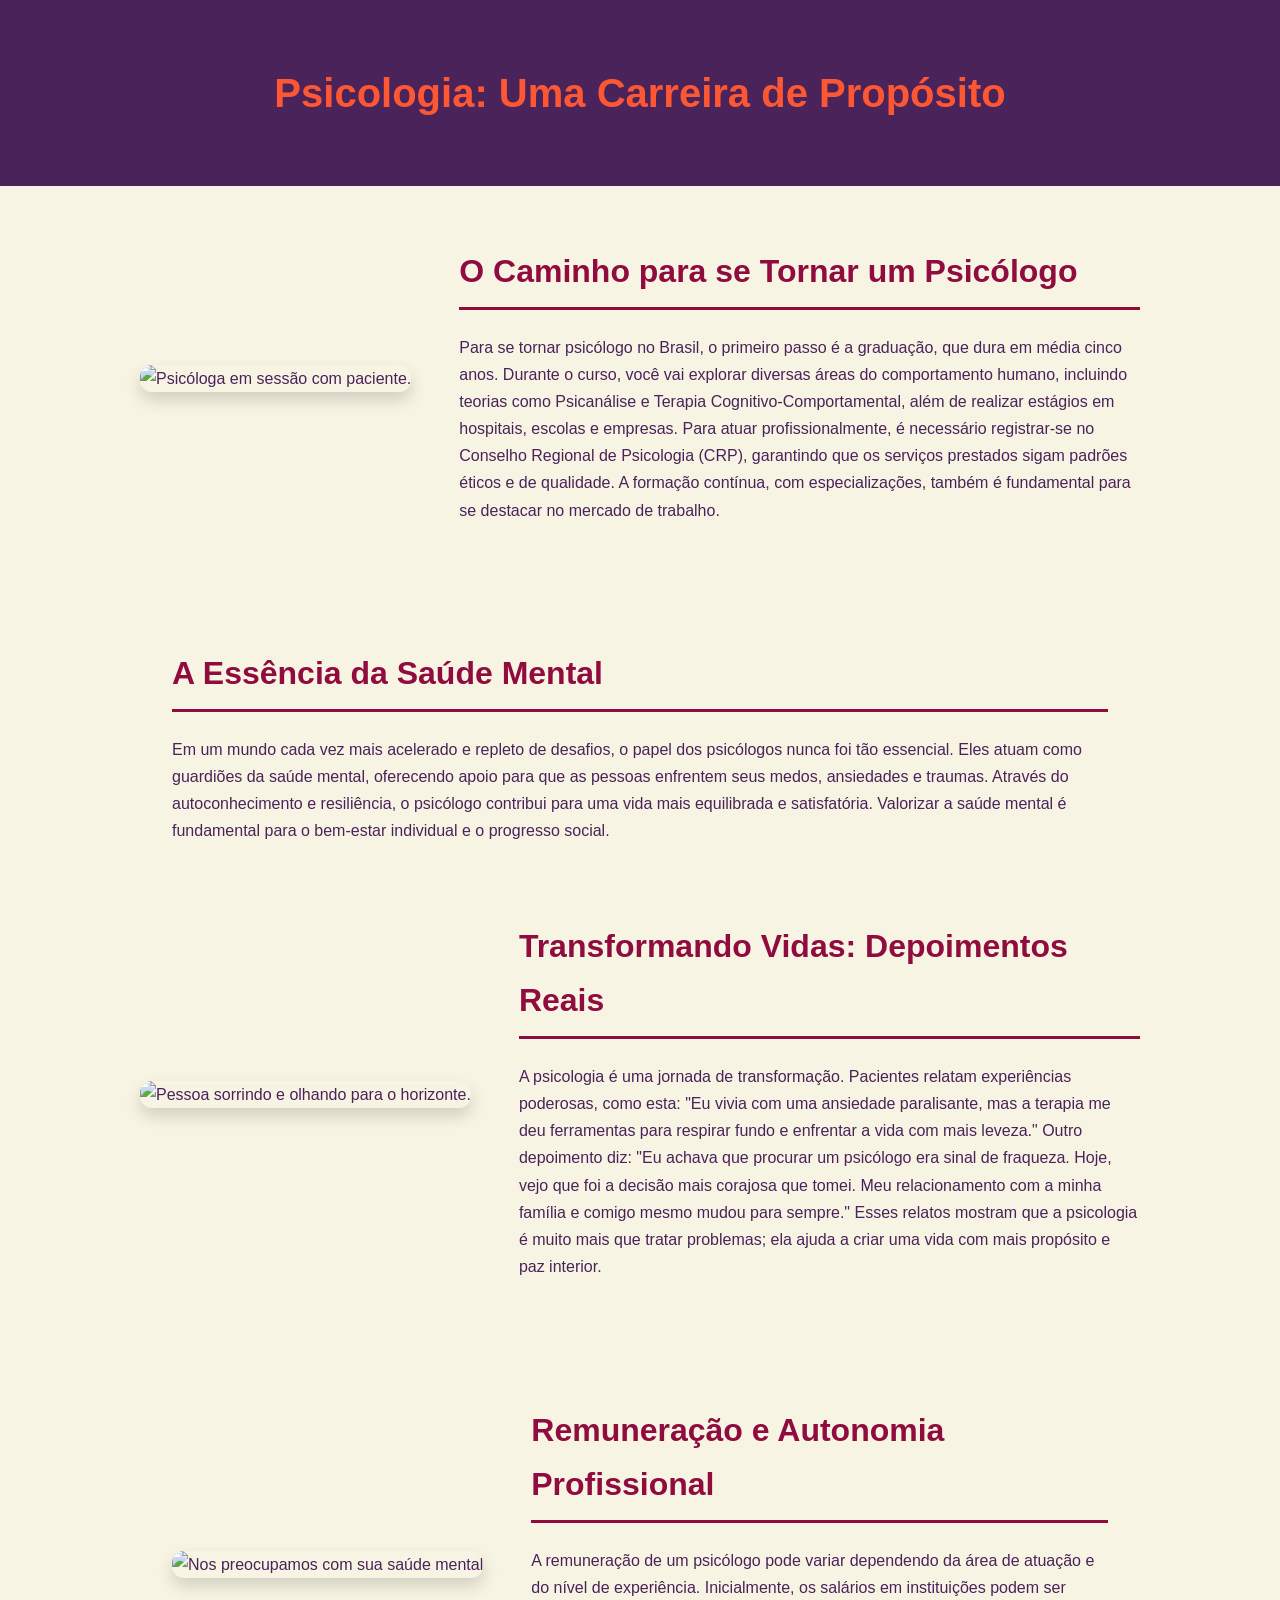
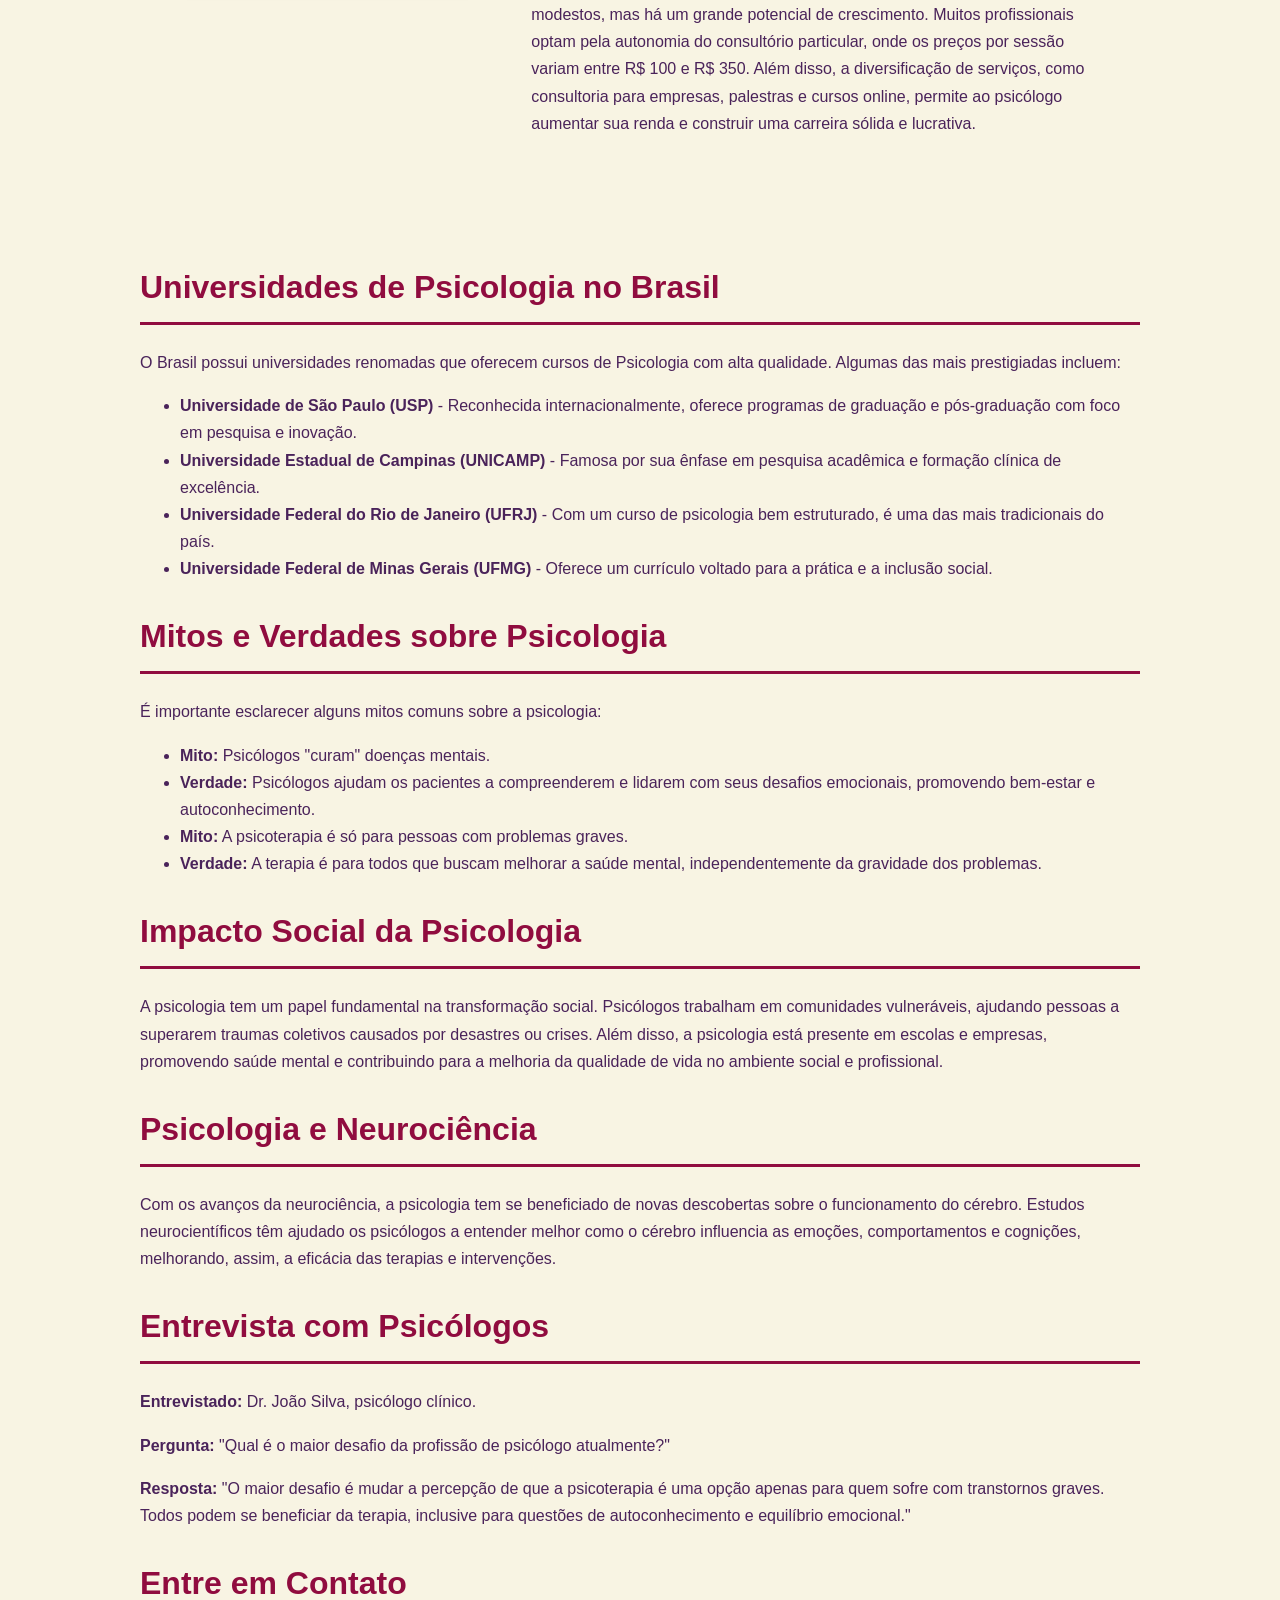
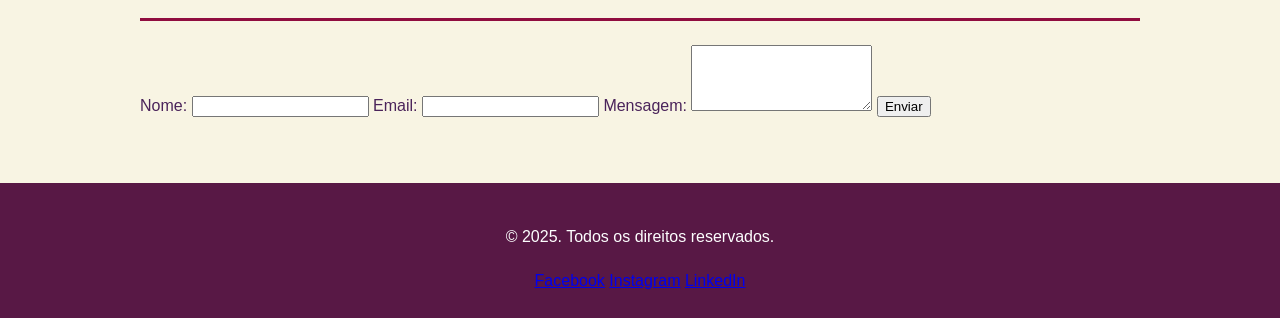
==== commit f1ab3a57: "opa" ====
--- a/index.html
+++ b/index.html
@@ -12,7 +12,12 @@
 </head>
 
 <body>
-
+    <header>
+        <div class="container">
+            <h1>Psicologia: Uma Carreira de Propósito</h1>
+            </nav>
+        </div>
+    </header>
 
     <main>
         <!-- Seção Carreira -->
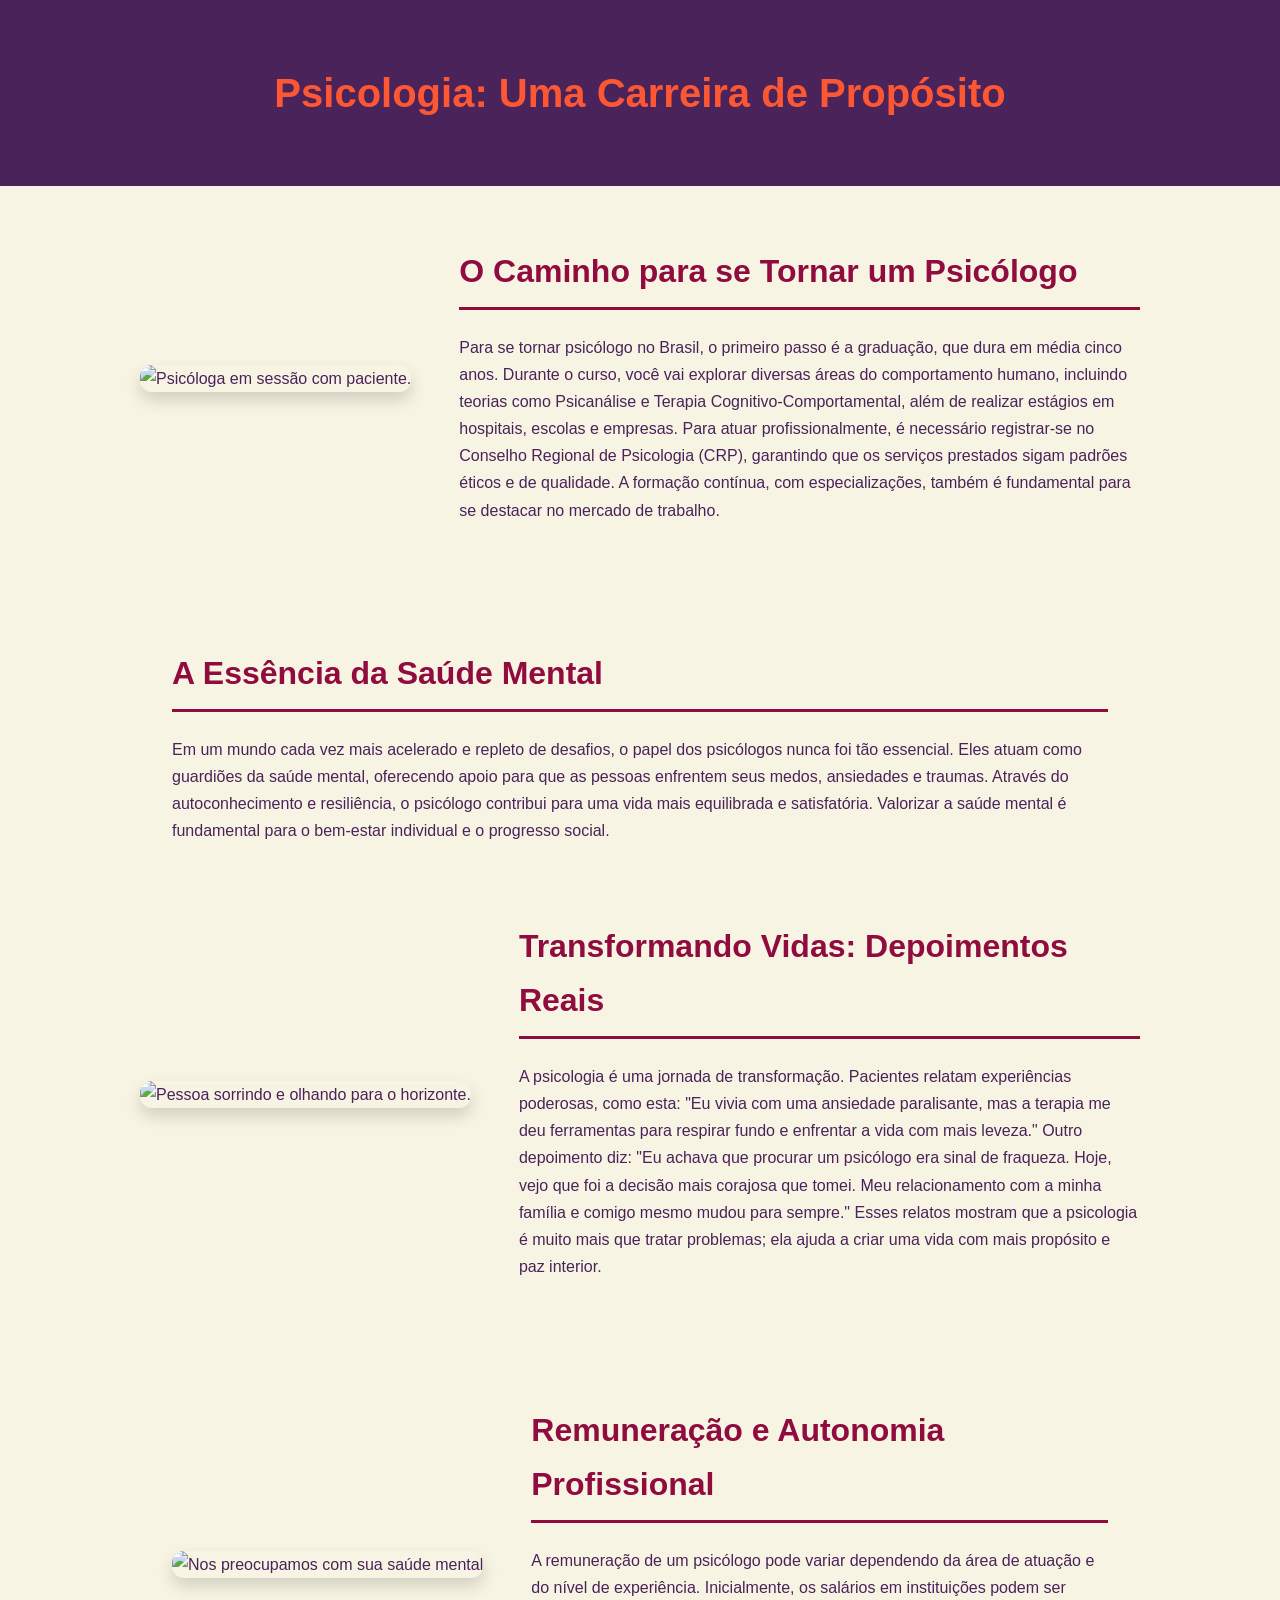
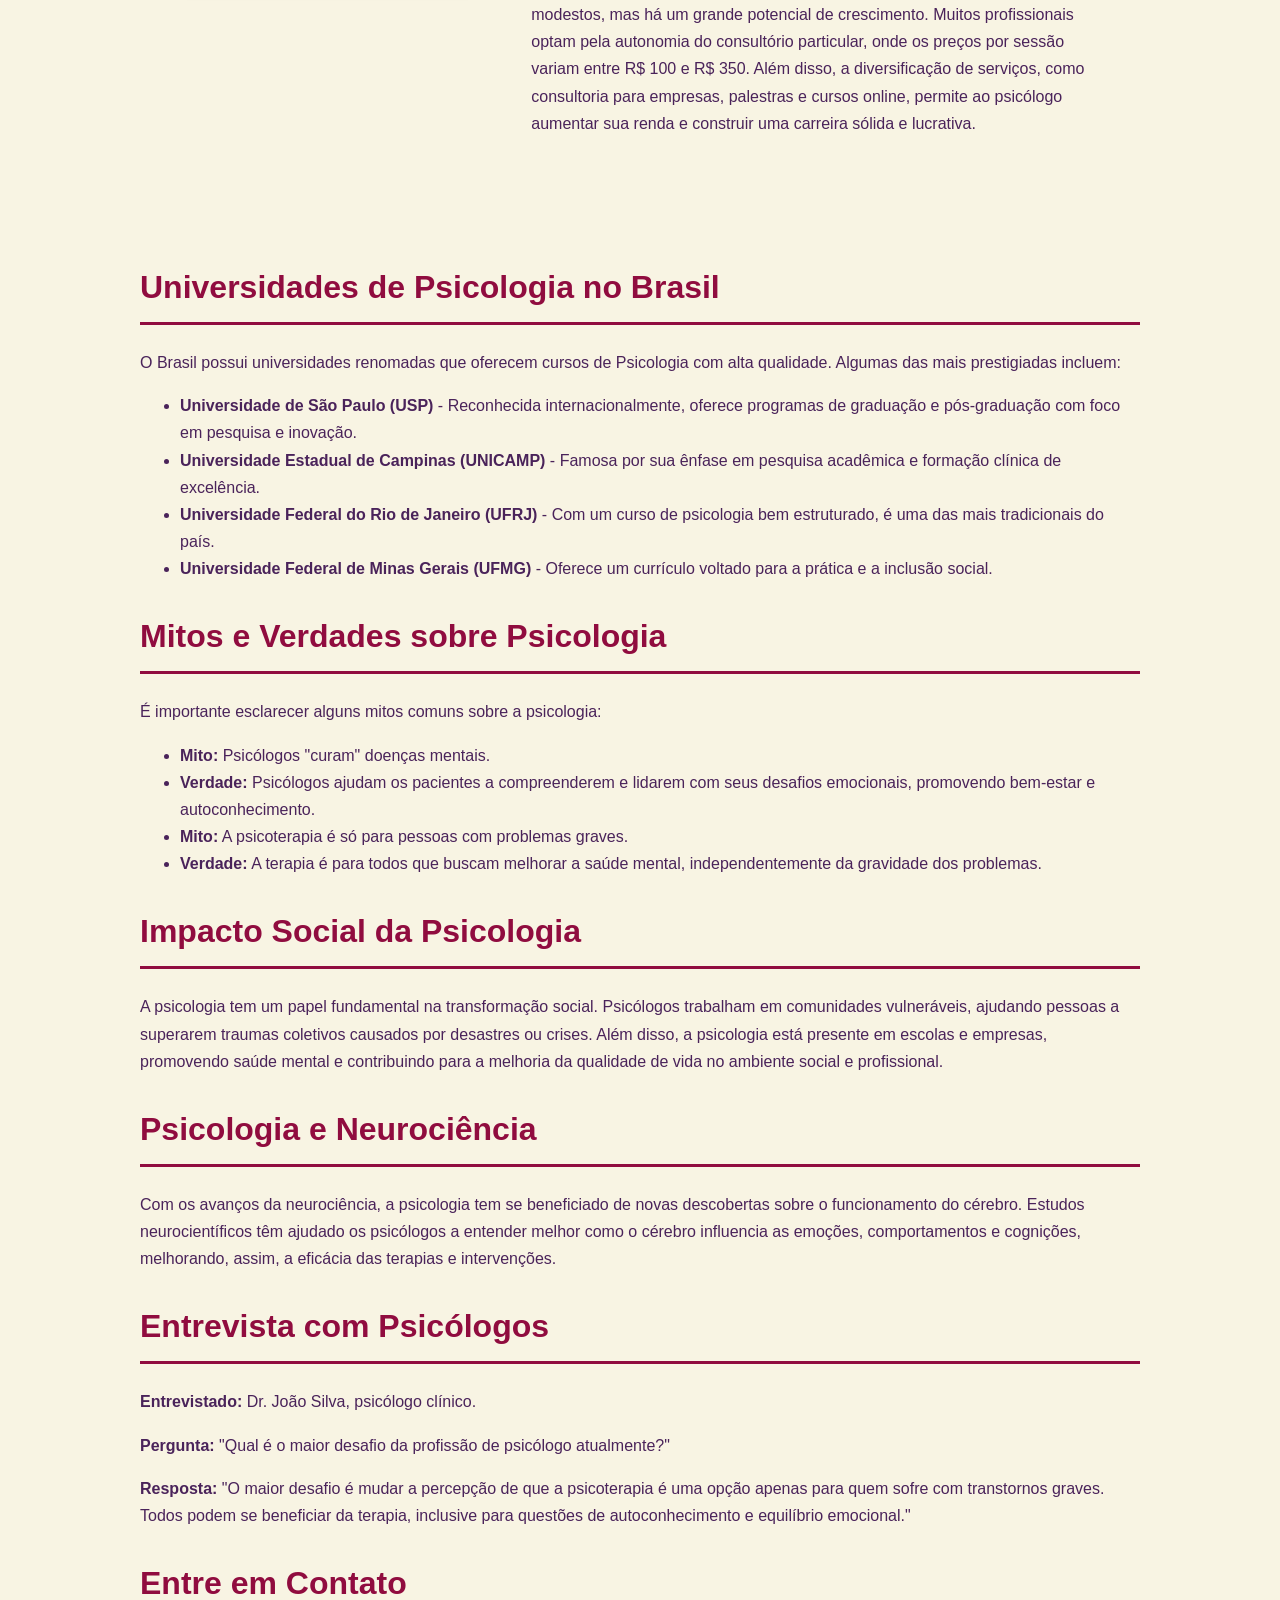
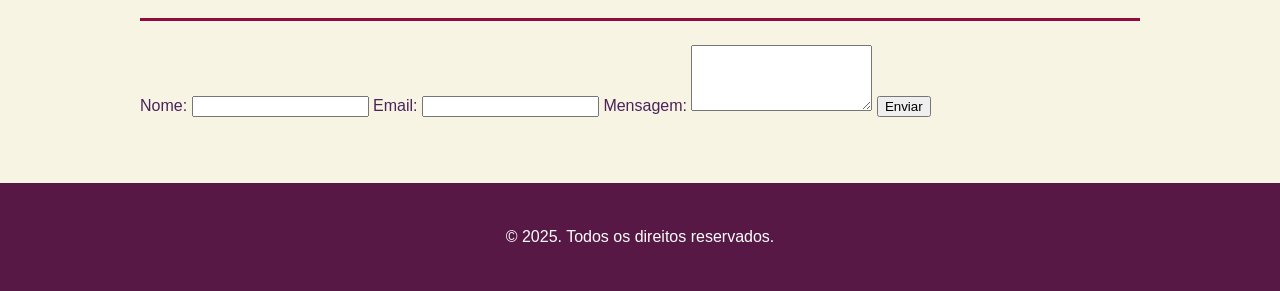
==== commit 0643a0aa: "epaaaa" ====
--- a/index.html
+++ b/index.html
@@ -126,11 +126,7 @@
     <footer>
         <div class="container">
             <p>&copy; 2025. Todos os direitos reservados.</p>
-            <div class="redes-sociais">
-                <a href="https://www.facebook.com" target="_blank">Facebook</a>
-                <a href="https://www.instagram.com" target="_blank">Instagram</a>
-                <a href="https://www.linkedin.com" target="_blank">LinkedIn</a>
-            </div>
+
         </div>
     </footer>
 </body>
